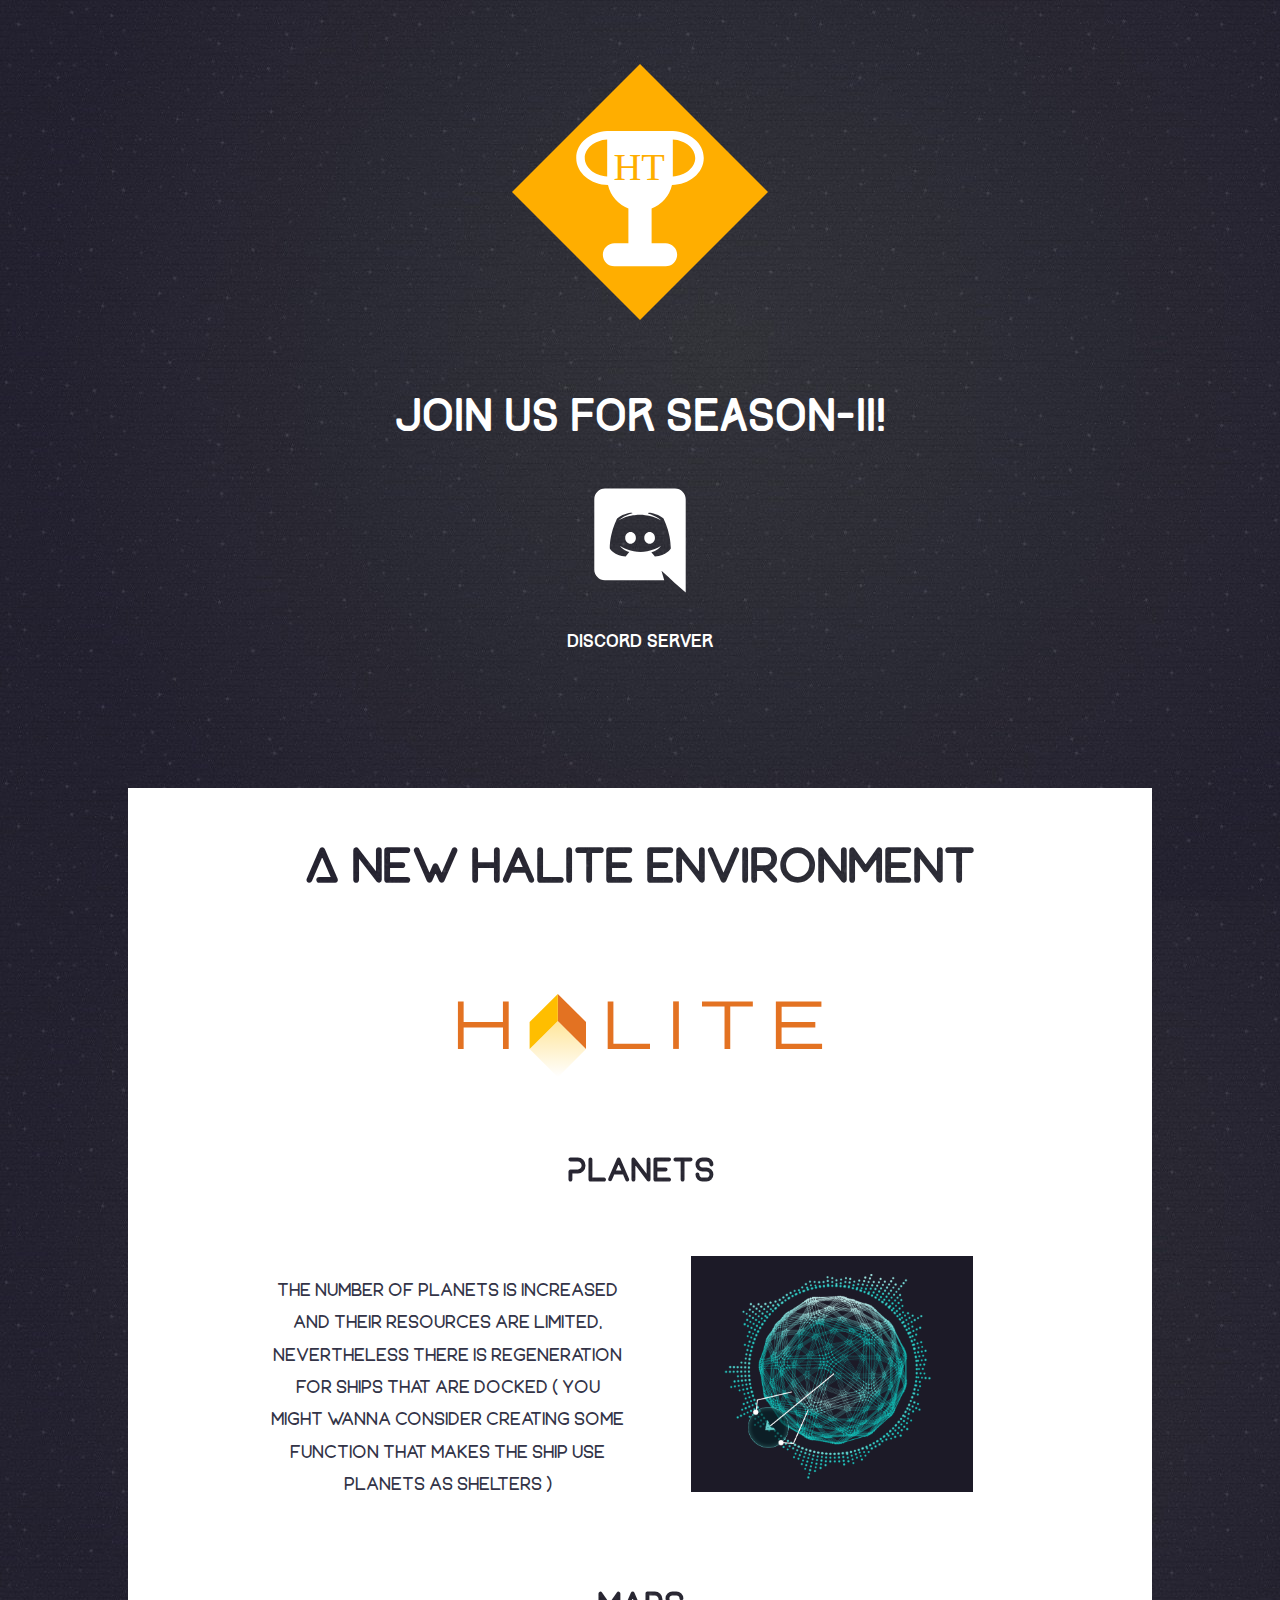
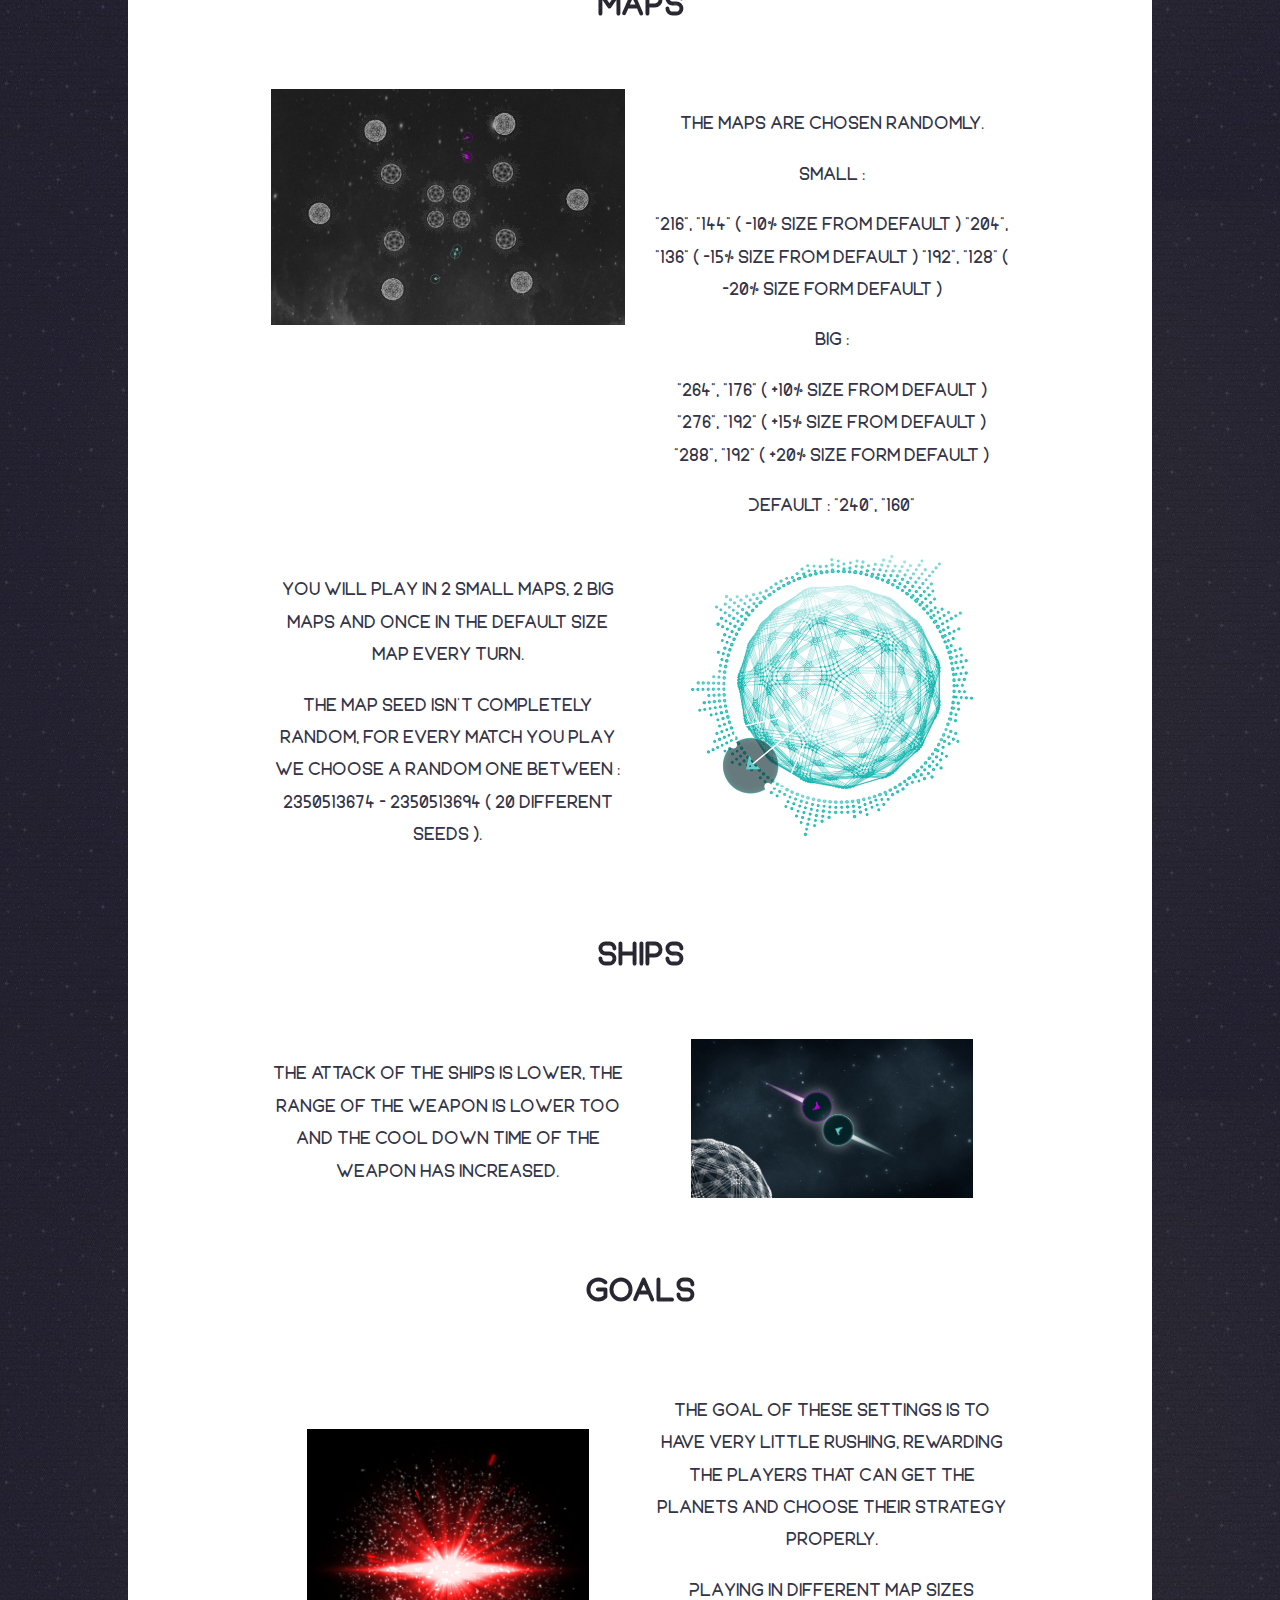
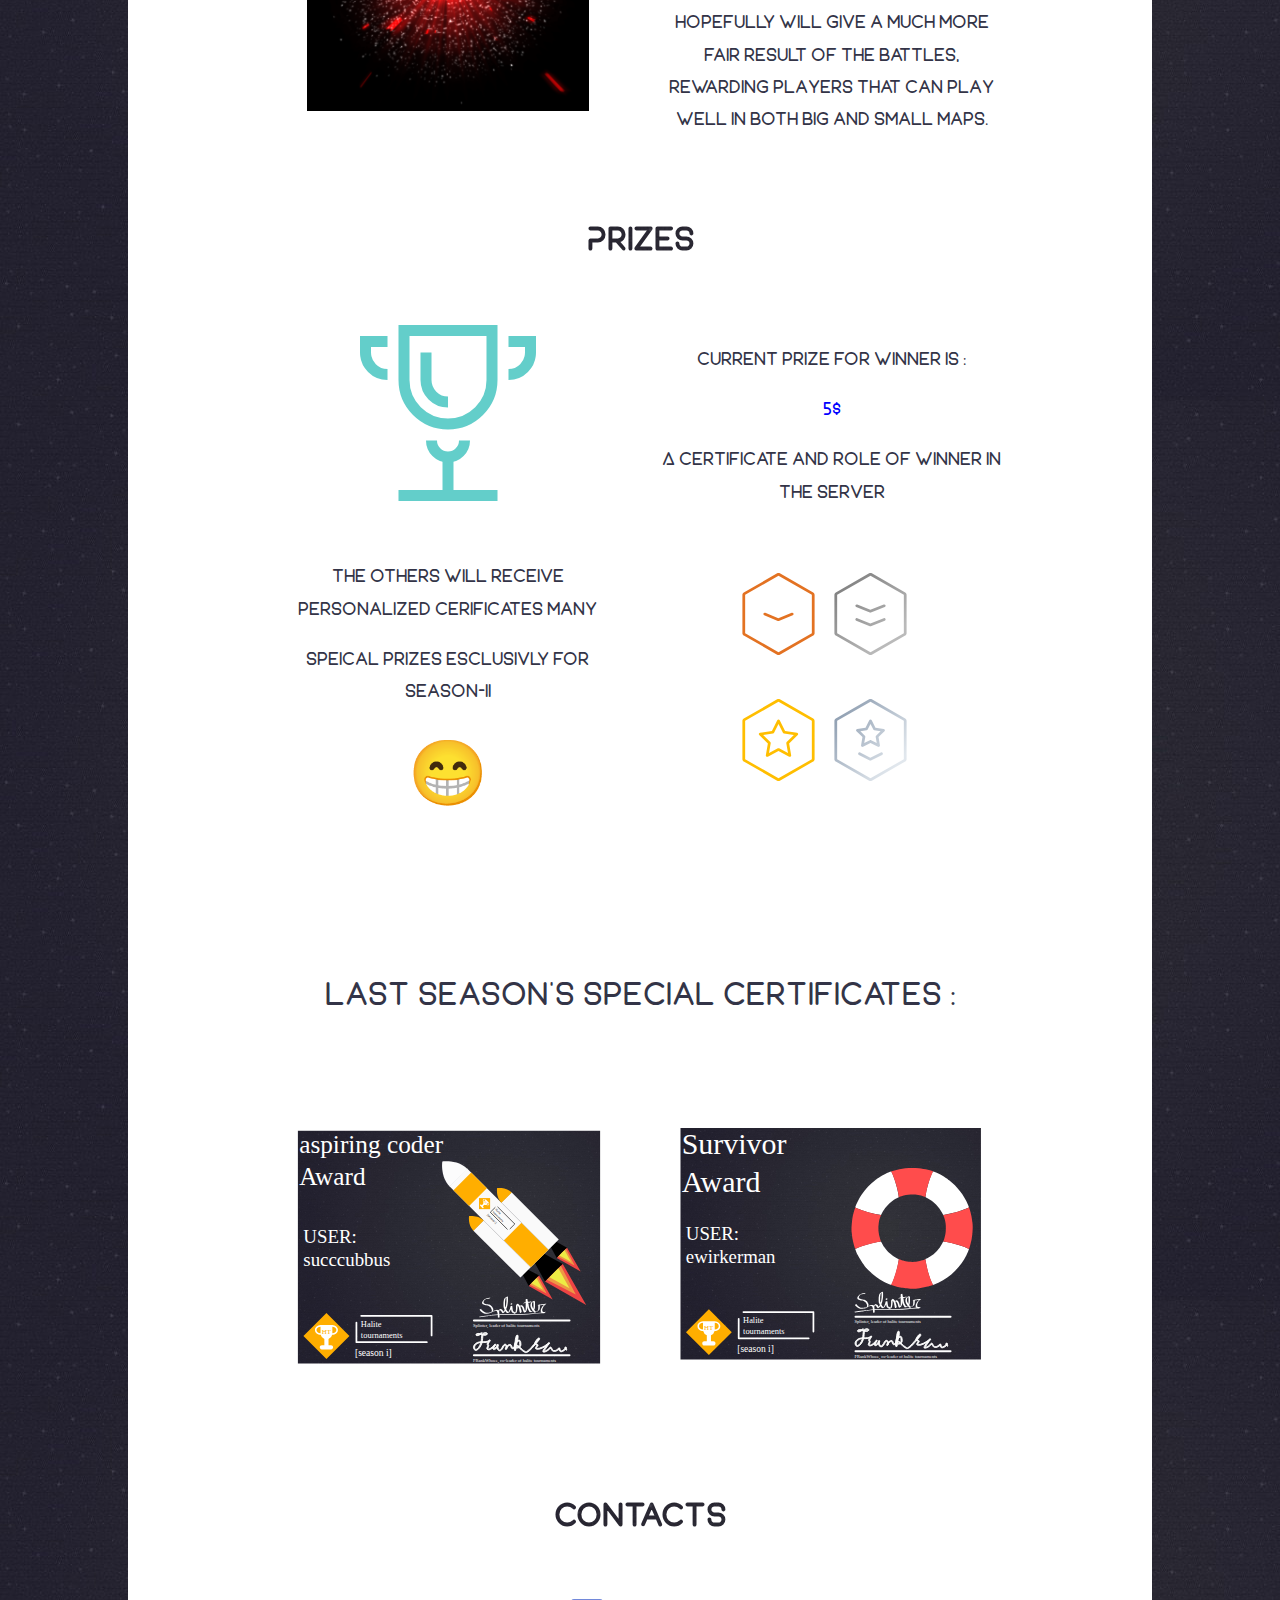
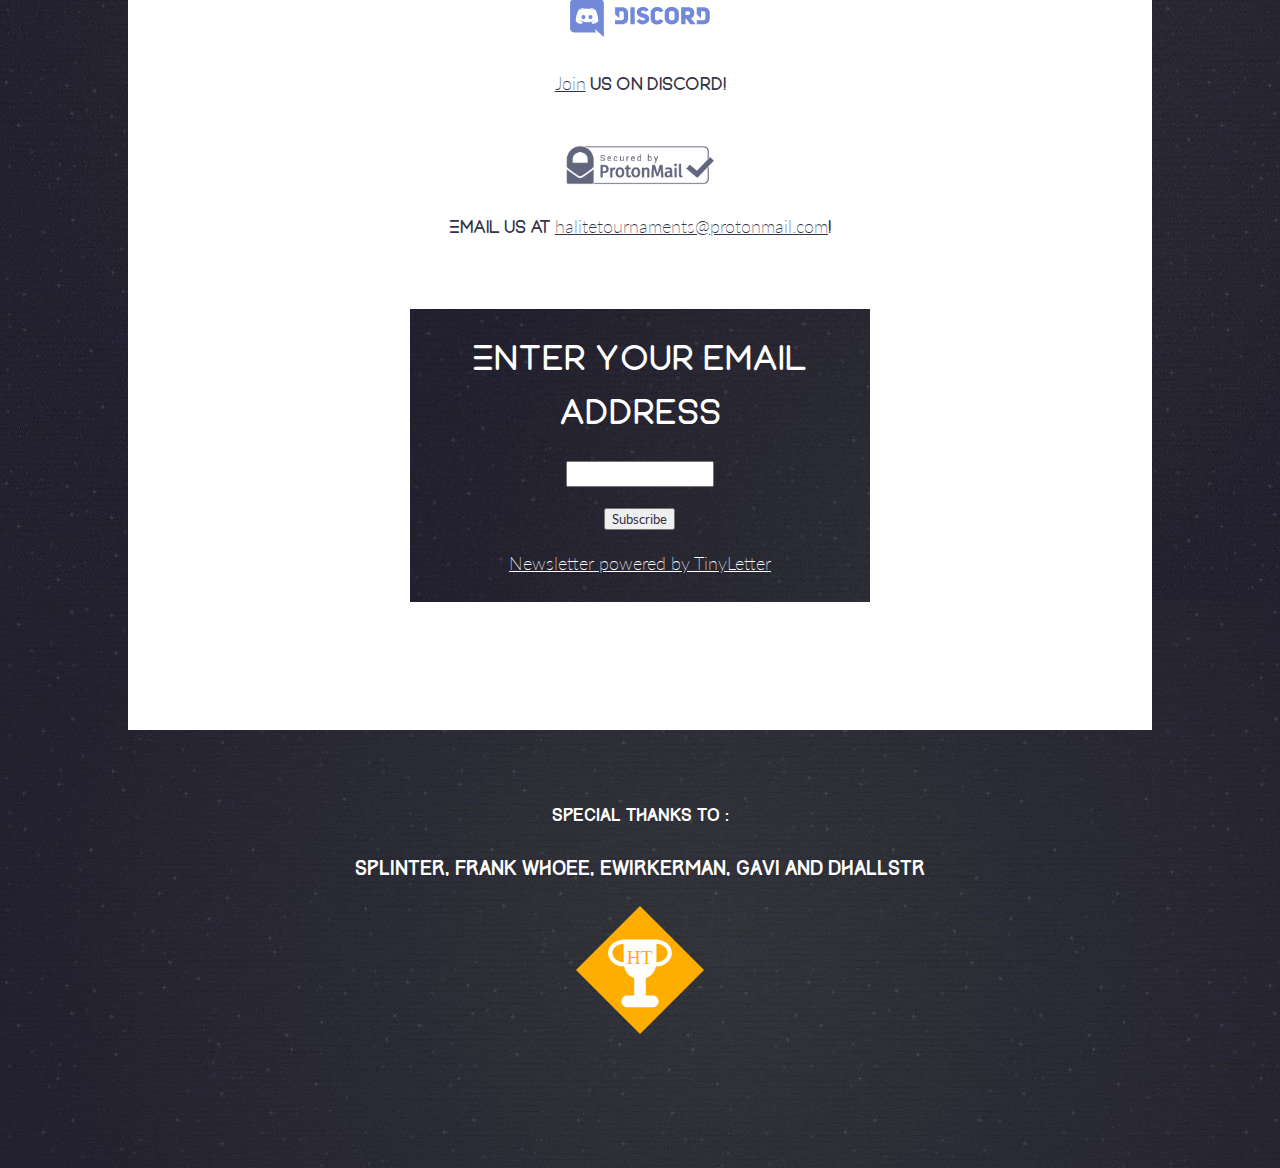
==== index.html @ 152ae0e1 "Initial commit" ====
<!DOCTYPE html>
<html>
  <head>
    <meta charset="utf-8">
    <title>Halite Tournaments</title>
    <meta name="viewport" content="width=device-width, initial-scale=1">
    <link rel="icon" type="image/png" href="images/favicon.png">
    <link rel="stylesheet" href="style.css">
    <link rel="stylesheet" href="simple-grid.css">
    <link href="//fonts.googleapis.com/css?family=Raleway:400,300,600" rel="stylesheet" type="text/css">
  </head>
  <body>
    <center>
      <img src="images/HTLogo.svg" class="logo">
      <h1 class="join">Join us for Season-II!</h1>
      <a href="https://discord.gg/Q2nDHnn">
        <img src="images/discord.svg" class="discord">
      </a>
      <h4 class="disc">Discord Server</h4>
      <br/><br/>
      <div class="content">
        <h4 class="changes">A new Halite environment</h4>
        <img src="images/halite.svg" class="halite">
        <div class="container">
          <h5 class="sub">Planets</h5>
          <div class="row">
            <div class="col-6">
              <p>The number of planets is increased and their resources are limited, nevertheless there is regeneration for ships that are docked ( you might wanna consider creating some function that makes the ship use planets as shelters )
            </div>
            <div class="col-6">
              <img src="images/planet.png" class="planet">
            </div>
          </div>
          <div class="row">
            <h5 class="sub">Maps</h5>
            <div class="col-6">
              <img src="images/map.png" class="map">
            </div>
            <div class="col-6">
              <p>The maps are chosen randomly.</p>
              <p>Small :</p>
              <p>  "216", "144" ( -10% size from default )
                   "204", "136" ( -15% size from default )
                   "192", "128" ( -20% size form default )</p>
              <p>Big :
              <p>  "264", "176" ( +10% size from default )
                   "276", "192" ( +15% size from default )
                   "288", "192" ( +20% size form default )</p>
              <p>Default :
                   “240”, “160”</p>
            </div>
          </div>
          <div class="row">
            <div class="col-6">
              <p>You will play in 2 small maps, 2 big maps and once in the default size map every turn.</p>
              <p>The map seed isn't completely random, for every match you play we choose a random one between : 2350513674 - 2350513694 ( 20 different seeds ).
            </div>
              <div class="col-6">
                <img src="images/planet-noback.png" class="planet2">
              </div>
            </div>
          <div class="row">
            <h5 class="sub">Ships</h5>
            <div class="col-6">
              <p>The attack of the ships is lower, the range of the weapon is lower too and the cool down time of the weapon has increased.</p>
            </div>
            <div class="col-6">
              <img src="images/ships.jpeg" class="ships">
            </div>
          </div>
          <div class="row">
            <h5 class="sub">Goals</h5>
            <div class="col-6">
              <img src="images/explosion.png" class="explosion">
            </div>
            <div class="col-6">
              <p>The goal of these settings is to have very little rushing, rewarding the players that can get the planets and choose their strategy properly.</p>
              <p>Playing in different map sizes hopefully will give a much more fair result of the battles, rewarding players that can play well in both big and small maps.</p>
            </div>
          </div>
          <div class="row">
            <h5 class="sub">Prizes</h5>
            <div class="col-6">
              <img src="images/winner.svg" class="winner">
            </div>
            <div class="col-6">
              <p>Current prize for winner is :</p><p style="color:blue">5$</p>
              <p>A certificate and role of winner in the server</p>
            </div>
            <div class="col-6">
              <p>The others will receive personalized cerificates many</p>
              <p>Speical prizes esclusivly for Season-II</p>
              <p class="emoji">&#x1F601</p>
            </div>
            <div class"col-6">
              <img src="images/level-1.svg" class="level"><img src="images/level-2.svg" class="level">
            </div>
            <div class"col-6">
              <img src="images/level-3.svg" class="level"><img src="images/level-4.svg" class="level">
            </div>
            <p style="font-size:2em;text-align:center;padding-top:19%;">Last Season's special certificates :</p>
          </div>
          <div class="row">
            <div class="col-6">
              <img src="images/aspiring.svg" class="cert">
            </div>
            <div class="col-6">
              <img src="images/survivor.svg" class="cert" style="padding-top:2%;">
            </div>
          </div>
          <h5 class="sub">Contacts</h5>
          <a href="https://discord.gg/Q2nDHnn"><img src="images/discord-banner.svg" class="banner"><p>Join</a> us on discord!</p>
          <br/>
          <a href="mailto:halitetournaments@protonmail.com"><img src="images/protonmail.png" class="banner"></a><p>Email us at <a href="mailto:halitetournaments@protonmail.com">halitetournaments@protonmail.com</a>!</p>
          <br/><br/>
          <div class="newsletter">
            <form style="padding:3px;text-align:center;" action="https://tinyletter.com/HaliteTournaments" method="post" target="popupwindow" onsubmit="window.open('https://tinyletter.com/HaliteTournaments', 'popupwindow', 'scrollbars=yes,width=800,height=600');return true">
              <p><label for="tlemail" style="font-family: Equinox;font-size:2em;color:white;">Enter your email address</label></p>
              <p><input type="text" style="width:140px" name="email" id="tlemail" /></p>
              <input type="hidden" value="1" name="embed"/>
              <input type="submit" value="Subscribe" />
              <p style="color:white;text"><a href="https://tinyletter.com" target="_blank">Newsletter powered by TinyLetter</a></p>
            </form>
          </div>
        </div>
      </div>
      <br/><br/>
      <div class="bottom">
        <h5>Special thanks to :</h5>
        <p>Splinter, Frank Whoee, Ewirkerman, Gavi and Dhallstr</p>
        <img src="images/HTLogo.svg" style="width:10%;">
      </div>
    </center>
  </body>
</html>
---- style.css ----
@font-face{
  font-family: Track;
  src: url(fonts/Track.ttf);
  font-weight: bold;
}

@font-face {
  font-family: Equinox;
  src: url(fonts/EquinoxBold.ttf);
}

html{
  animation-name:page;
  -webkit-animation-name:page;
  -moz-animation-name:page;
  animation-duration:2.0s;
  -webkit-animation-duration:2.0s;
  -moz-animation-duration:2.0s
}

body{
  background-color: #424242;
  background-image: url(images/back.jpg);
  margin:0;
  padding:0;
}

h1{
  color: white;
  font-family: Track;
  font-size: 3em;
}

p{
  font-family: Equinox;
}

a {
  color: inherit;
}

.logo{
  width: 20%;
  height: auto;
  padding-top: 5%;
}

.join{
  padding-top: 3%;
}

.discord{
  width: 10%;
  height: auto;
}

.disc{
  font-size: 1em;
  color: white;
  font-family: Track;
}

.content{
  width: 80%;
  background-color: white;
  padding-bottom: 10%;
}

.changes{
  color: black;
  font-size: 3em;
  font-family: Equinox;
  padding-top: 4%;
  background: url(images/back.jpg) no-repeat;
  -webkit-background-clip: text;
  -webkit-text-fill-color: transparent;
}

.halite{
  width: 40%;
  height: auto;
}

.sub{
  color: black;
  font-size: 2em;
  font-family: Equinox;
  background: url(images/back.jpg) no-repeat;
  -webkit-background-clip: text;
  -webkit-text-fill-color: transparent;
}

.planet{
  width: 80%;
  height: auto;
}

.map{
  width: 100%;
  height: auto;
}

.planet2{
  width: 80%;
  height: auto;
}

.ships{
  width: 80%;
  height: auto;
}

.explosion{
  padding-top: 15%;
  width: 80%;
  height: auto;
}

.winner{
  width: 50%;
  height: auto;

}

.level{
  padding-top: 5%;
  padding-right: 2%;
  width: 10%;
  height: auto;
}

.emoji {
	font-size:400%;

	-webkit-transform:translateY(-50%);
	transform:translateY(-50%);
}

.cert{
  width: 100%;
}

.banner{
  width: 20%;
}

.newsletter{
  background: url(images/back.jpg);
  width: 60%;
}

.bottom{
  padding-bottom: 10%;
}

.bottom p, .bottom h5{
  color: white;
  font-family: Track;
}

@keyframes page{
  from{
    opacity:0
  }to{
    opacity:1.0
  }
}

@-webkit-keyframes page{
  from{
    opacity:0
  }to{
    opacity:1.0
  }
}
---- simple-grid.css ----
/**
*** SIMPLE GRID
*** (C) ZACH COLE 2016
**/

@import url(https://fonts.googleapis.com/css?family=Lato:400,300,300italic,400italic,700,700italic);

/* UNIVERSAL */

html,
body {
  height: 100%;
  width: 100%;
  margin: 0;
  padding: 0;
  left: 0;
  top: 0;
  font-size: 100%;
}

/* ROOT FONT STYLES */

* {
  font-family: 'Lato', Helvetica, sans-serif;
  color: #333447;
  line-height: 1.5;
}

/* TYPOGRAPHY */

h1 {
  font-size: 2.5rem;
}

h2 {
  font-size: 2rem;
}

h3 {
  font-size: 1.375rem;
}

h4 {
  font-size: 1.125rem;
}

h5 {
  font-size: 1rem;
}

h6 {
  font-size: 0.875rem;
}

p {
  font-size: 1.125rem;
  font-weight: 200;
  line-height: 1.8;
}

.font-light {
  font-weight: 300;
}

.font-regular {
  font-weight: 400;
}

.font-heavy {
  font-weight: 700;
}

/* POSITIONING */

.left {
  text-align: left;
}

.right {
  text-align: right;
}

.center {
  text-align: center;
  margin-left: auto;
  margin-right: auto;
}

.justify {
  text-align: justify;
}

/* ==== GRID SYSTEM ==== */

.container {
  width: 90%;
  margin-left: auto;
  margin-right: auto;
}

.row {
  position: relative;
  width: 100%;
}

.row [class^="col"] {
  float: left;
  margin: 0.5rem 2%;
  min-height: 0.125rem;
}

.col-1,
.col-2,
.col-3,
.col-4,
.col-5,
.col-6,
.col-7,
.col-8,
.col-9,
.col-10,
.col-11,
.col-12 {
  width: 96%;
}

.col-1-sm {
  width: 4.33%;
}

.col-2-sm {
  width: 12.66%;
}

.col-3-sm {
  width: 21%;
}

.col-4-sm {
  width: 29.33%;
}

.col-5-sm {
  width: 37.66%;
}

.col-6-sm {
  width: 46%;
}

.col-7-sm {
  width: 54.33%;
}

.col-8-sm {
  width: 62.66%;
}

.col-9-sm {
  width: 71%;
}

.col-10-sm {
  width: 79.33%;
}

.col-11-sm {
  width: 87.66%;
}

.col-12-sm {
  width: 96%;
}

.row::after {
	content: "";
	display: table;
	clear: both;
}

.hidden-sm {
  display: none;
}

@media only screen and (min-width: 33.75em) {  /* 540px */
  .container {
    width: 80%;
  }
}

@media only screen and (min-width: 45em) {  /* 720px */
  .col-1 {
    width: 4.33%;
  }

  .col-2 {
    width: 12.66%;
  }

  .col-3 {
    width: 21%;
  }

  .col-4 {
    width: 29.33%;
  }

  .col-5 {
    width: 37.66%;
  }

  .col-6 {
    width: 46%;
  }

  .col-7 {
    width: 54.33%;
  }

  .col-8 {
    width: 62.66%;
  }

  .col-9 {
    width: 71%;
  }

  .col-10 {
    width: 79.33%;
  }

  .col-11 {
    width: 87.66%;
  }

  .col-12 {
    width: 96%;
  }

  .hidden-sm {
    display: block;
  }
}

@media only screen and (min-width: 60em) { /* 960px */
  .container {
    width: 75%;
    max-width: 60rem;
  }
}
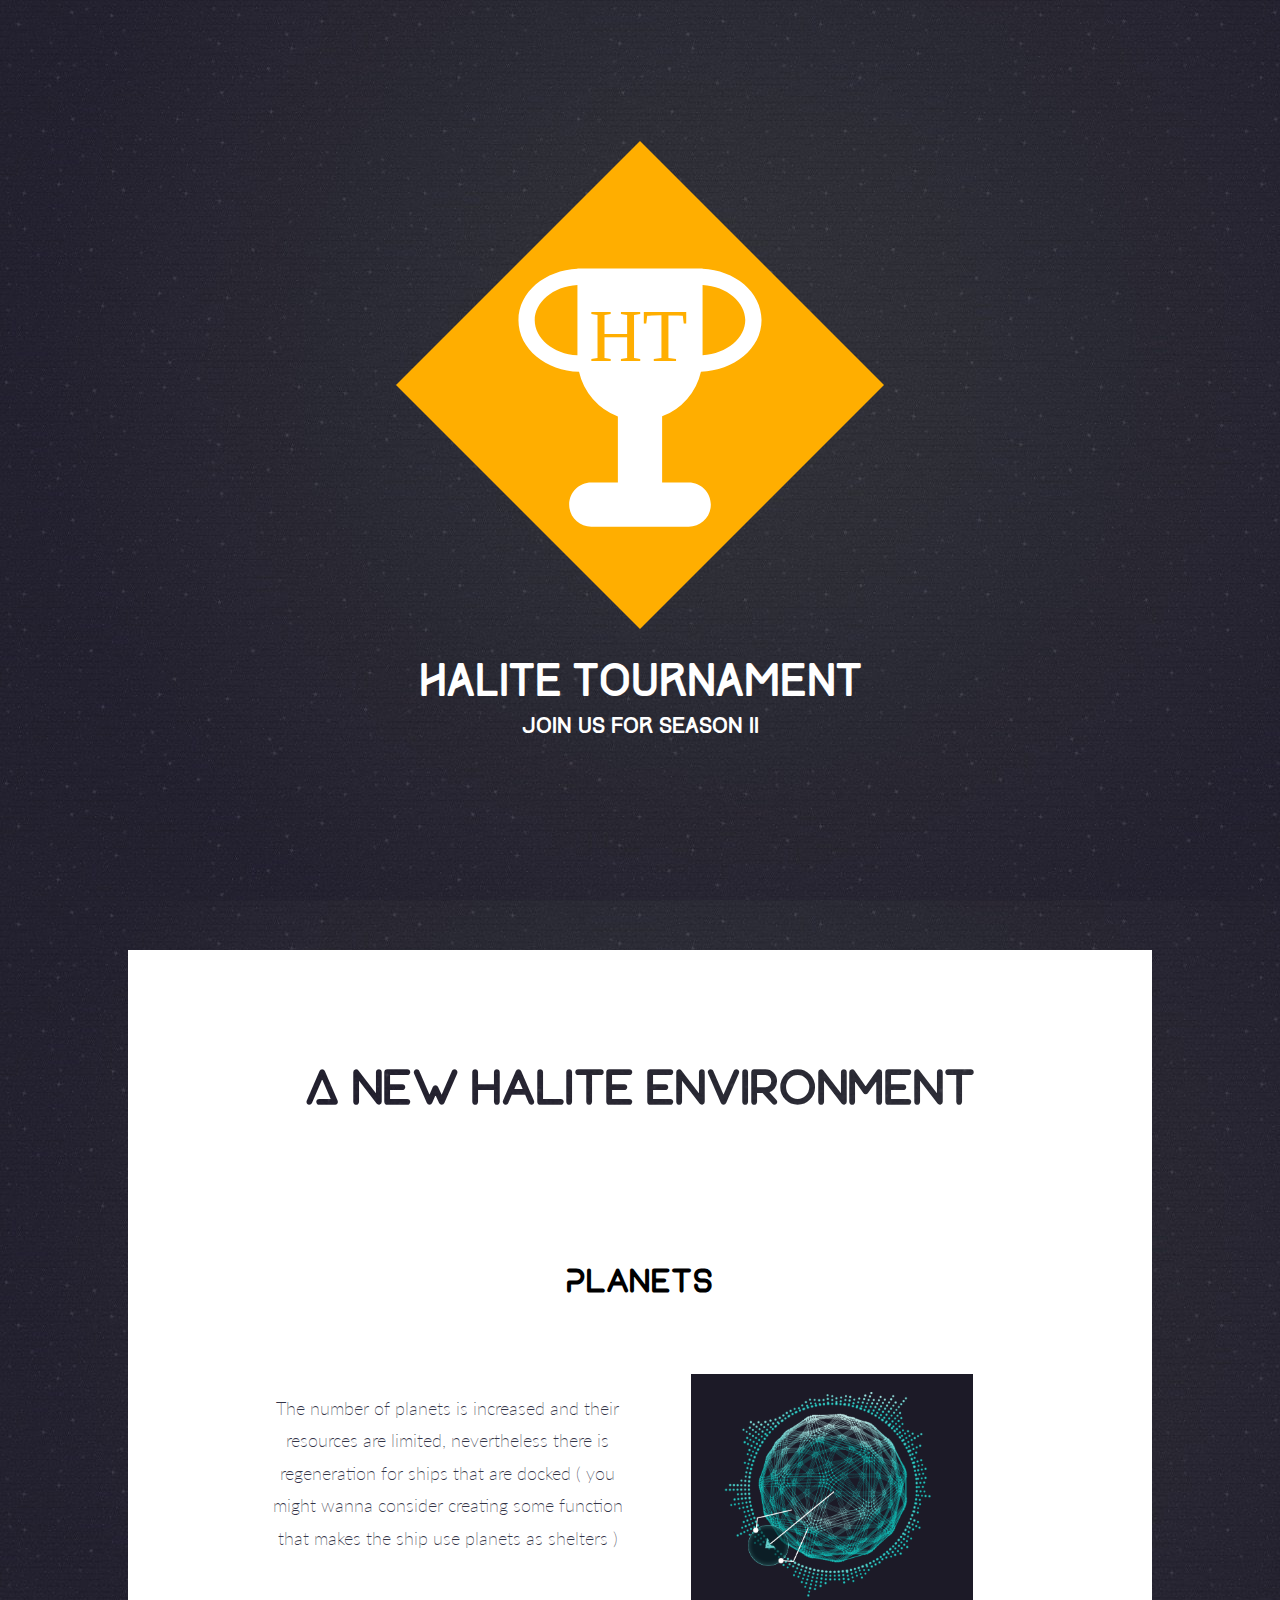
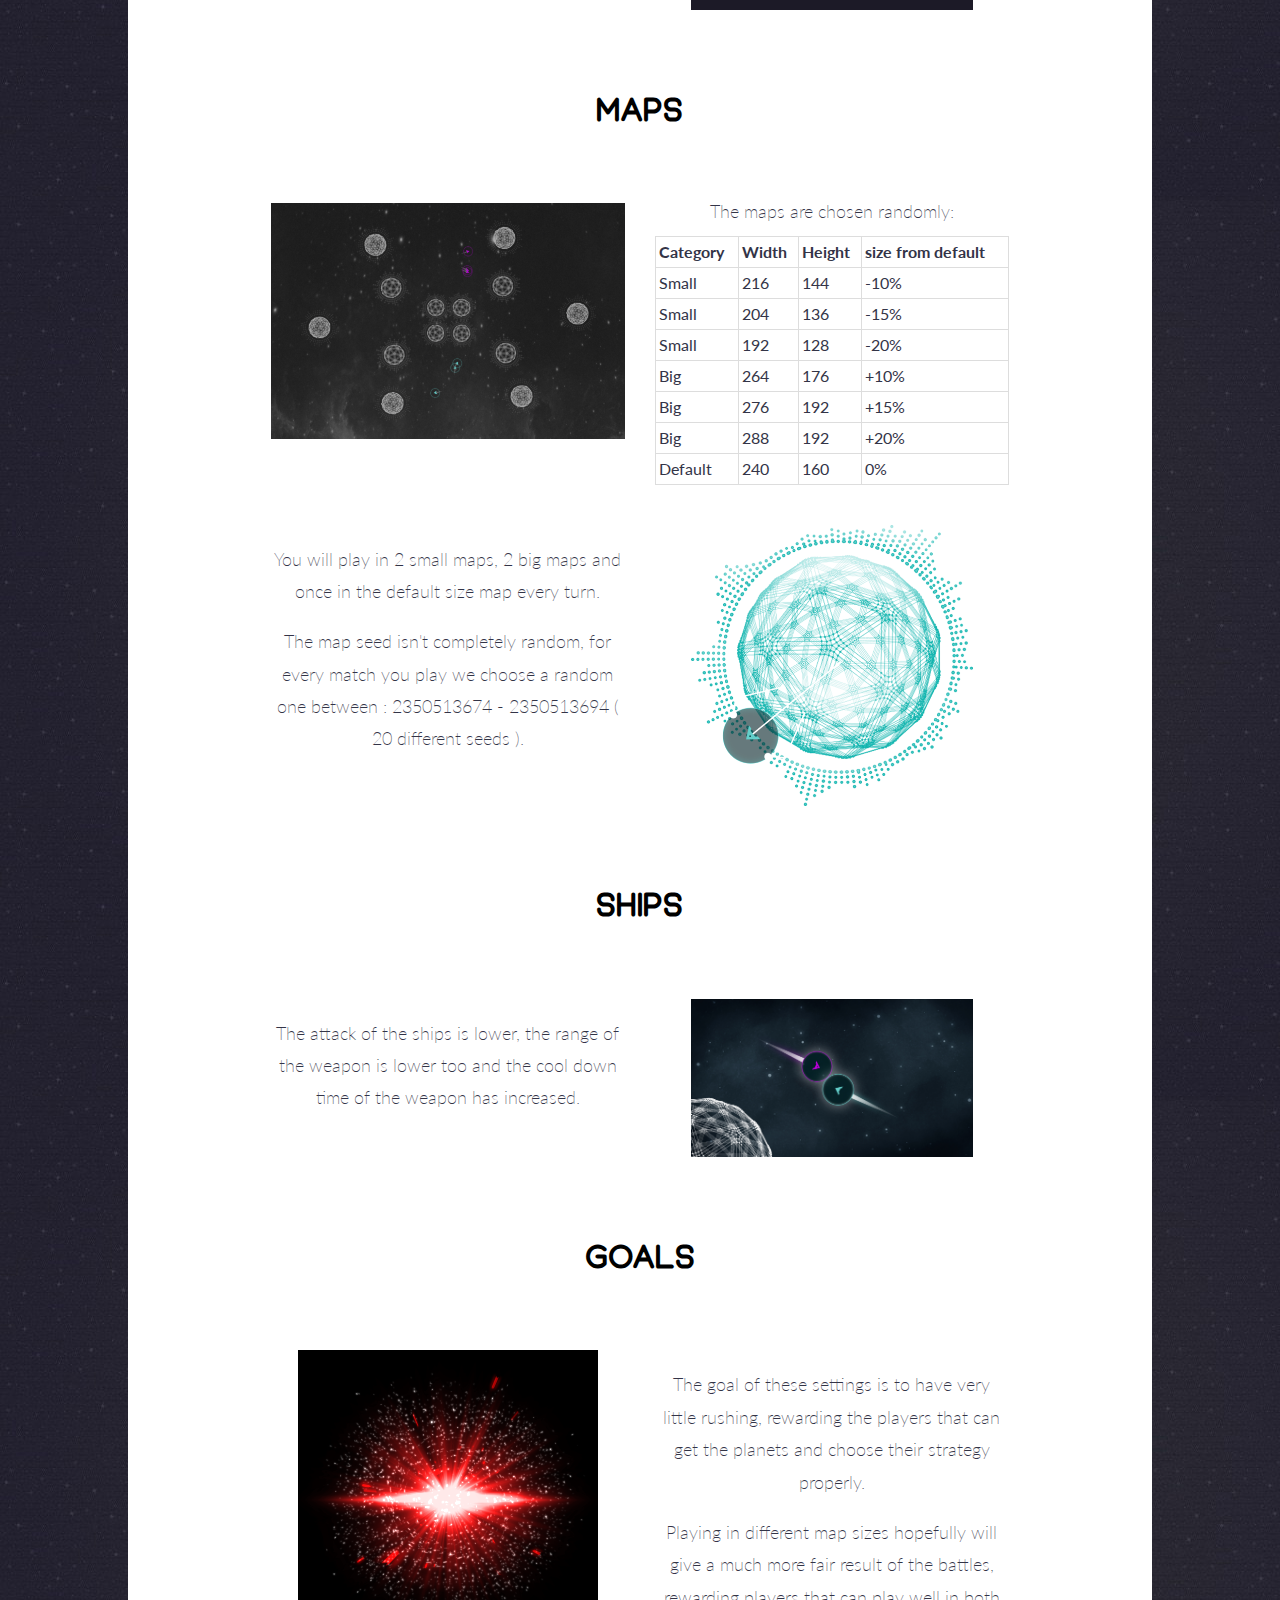
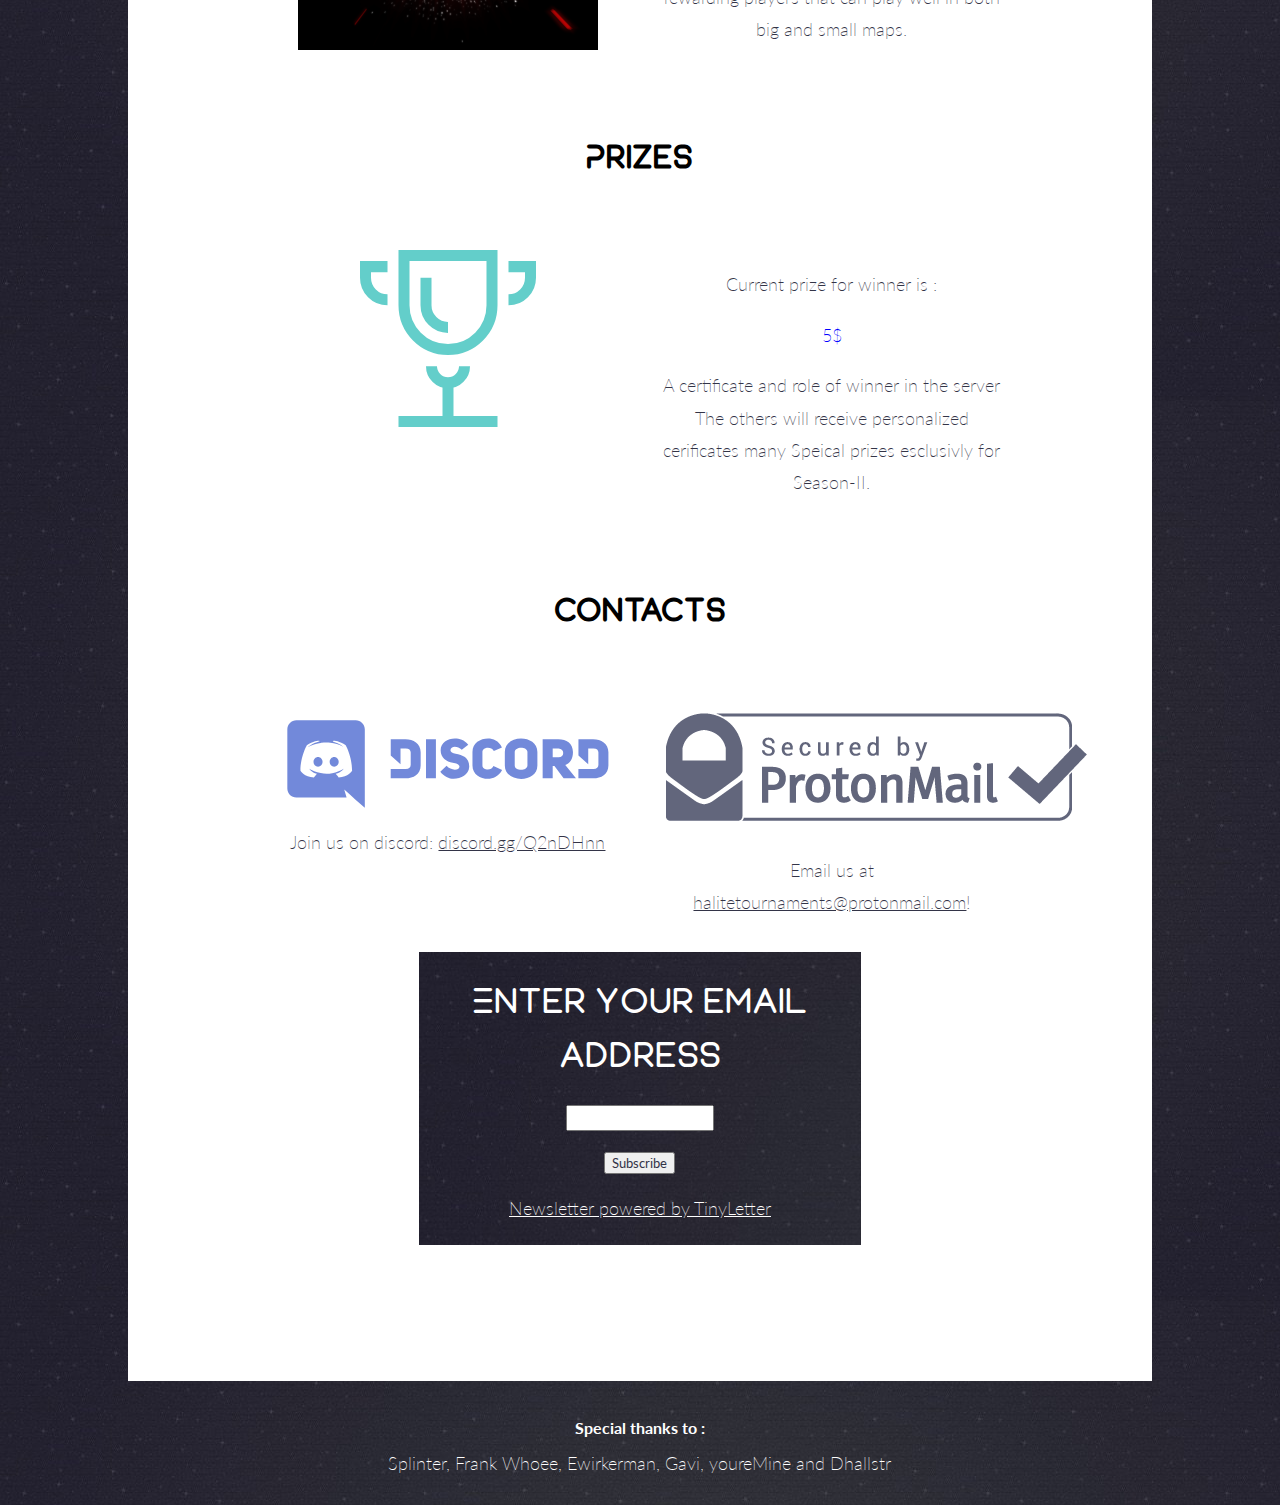
==== commit c9eff4ee: "Edited" ====
--- a/index.html
+++ b/index.html
@@ -1,135 +1,207 @@
 <!DOCTYPE html>
 <html>
-  <head>
+
+<head>
     <meta charset="utf-8">
     <title>Halite Tournaments</title>
     <meta name="viewport" content="width=device-width, initial-scale=1">
     <link rel="icon" type="image/png" href="images/favicon.png">
     <link rel="stylesheet" href="style.css">
     <link rel="stylesheet" href="simple-grid.css">
-    <link href="//fonts.googleapis.com/css?family=Raleway:400,300,600" rel="stylesheet" type="text/css">
-  </head>
-  <body>
+    <!--    <link href="//fonts.googleapis.com/css?family=Raleway:400,300,600" rel="stylesheet" type="text/css">-->
+</head>
+
+<body>
+    <header>
+        <img src="images/HTLogo.svg" class="logo">
+        <h1>Halite Tournament</h1>
+        <h2 style="margin-top: -30px; font-size: 20px">Join us for Season II</h2>
+    </header>
     <center>
-      <img src="images/HTLogo.svg" class="logo">
-      <h1 class="join">Join us for Season-II!</h1>
-      <a href="https://discord.gg/Q2nDHnn">
-        <img src="images/discord.svg" class="discord">
-      </a>
-      <h4 class="disc">Discord Server</h4>
-      <br/><br/>
-      <div class="content">
-        <h4 class="changes">A new Halite environment</h4>
-        <img src="images/halite.svg" class="halite">
-        <div class="container">
-          <h5 class="sub">Planets</h5>
-          <div class="row">
-            <div class="col-6">
-              <p>The number of planets is increased and their resources are limited, nevertheless there is regeneration for ships that are docked ( you might wanna consider creating some function that makes the ship use planets as shelters )
+        <div class="content">
+            <div class="container">
+				<div class="row">
+					<div class="col-12">
+						<h4 class="changes">A new Halite environment</h4>
+					</div>
+				</div>
+                <div class="row">
+                    <div class="col-12">
+                        <h5 class="sub">Planets</h5>
+                    </div>
+                </div>
+                <div class="row">
+                    <div class="col-6">
+                        <p>The number of planets is increased and their resources are limited, nevertheless there is regeneration for ships that are docked ( you might wanna consider creating some function that makes the ship use planets as shelters )
+                    </div>
+                    <div class="col-6">
+                        <img src="images/planet.png" class="planet">
+                    </div>
+                </div>
+
+                <div class="row">
+                    <div class="col-12">
+                        <h5 class="sub">Maps</h5>
+                    </div>
+                </div>
+                <div class="row">
+                    <div class="col-6">
+                        <img src="images/map.png" class="map">
+                    </div>
+                    <div class="col-6">
+                        <p style="margin-top: -8px">The maps are chosen randomly:</p>
+
+                        <table style="width:100%; margin-top: -10px;">
+                            <tr>
+                                <th>Category</th>
+                                <th>Width</th>
+                                <th>Height</th>
+                                <th>size from default</th>
+                            </tr>
+                            <tr>
+                                <td>Small</td>
+                                <td>216</td>
+                                <td>144</td>
+                                <td>-10%</td>
+                            </tr>
+                            <tr>
+                                <td>Small</td>
+                                <td>204</td>
+                                <td>136</td>
+                                <td>-15%</td>
+                            </tr>
+                            <tr>
+                                <td>Small</td>
+                                <td>192</td>
+                                <td>128</td>
+                                <td>-20%</td>
+                            </tr>
+                            <tr>
+                                <td>Big</td>
+                                <td>264</td>
+                                <td>176</td>
+                                <td>+10%</td>
+                            </tr>
+                            <tr>
+                                <td>Big</td>
+                                <td>276</td>
+                                <td>192</td>
+                                <td>+15%</td>
+                            </tr>
+                            <tr>
+                                <td>Big</td>
+                                <td>288</td>
+                                <td>192</td>
+                                <td>+20%</td>
+                            </tr>
+                            <tr>
+                                <td>Default</td>
+                                <td>240</td>
+                                <td>160</td>
+                                <td>0%</td>
+                            </tr>
+                        </table>
+                    </div>
+                </div><br>
+                <div class="row">
+                    <div class="col-6">
+                        <p>You will play in 2 small maps, 2 big maps and once in the default size map every turn.</p>
+                        <p>The map seed isn't completely random, for every match you play we choose a random one between : 2350513674 - 2350513694 ( 20 different seeds ).
+                    </div>
+                    <div class="col-6">
+                        <img src="images/planet-noback.png" class="planet">
+                    </div>
+                </div>
+
+                <div class="row">
+                    <div class="col-12">
+                        <h5 class="sub">Ships</h5>
+                    </div>
+                </div>
+                <div class="row">
+                    <div class="col-6">
+                        <p>The attack of the ships is lower, the range of the weapon is lower too and the cool down time of the weapon has increased.</p>
+                    </div>
+                    <div class="col-6">
+                        <img src="images/ships.jpeg" class="planet">
+                    </div>
+                </div>
+
+                <div class="row">
+                    <div class="col-12">
+                        <h5 class="sub">Goals</h5>
+                    </div>
+                </div>
+                <div class="row">
+                    <div class="col-6">
+                        <img src="images/explosion.png" class="explosion">
+                    </div>
+                    <div class="col-6">
+                        <p>The goal of these settings is to have very little rushing, rewarding the players that can get the planets and choose their strategy properly.</p>
+                        <p>Playing in different map sizes hopefully will give a much more fair result of the battles, rewarding players that can play well in both big and small maps.</p>
+                    </div>
+                </div>
+
+                <div class="row">
+                    <div class="col-12">
+                        <h5 class="sub">Prizes</h5>
+                    </div>
+                </div>
+                <div class="row">
+                    <div class="col-6">
+                        <img src="images/winner.svg" class="winner">
+                    </div>
+                    <div class="col-6">
+                        <p>Current prize for winner is :</p>
+                        <p style="color:blue">5$</p>
+                        <p>A certificate and role of winner in the server The others will receive personalized cerificates many Speical prizes esclusivly for Season-II.</p>
+                    </div>
+                </div>
+
+                <div class="row">
+                    <div class="col-12">
+                        <h5 class="sub">Contacts</h5>
+                    </div>
+                </div>
+
+                <div class="row">
+                    <div class="col-6">
+                        <a href="https://discord.gg/Q2nDHnn"><img src="images/discord-banner.svg" class="banner"></a>
+                        <p style="margin-top: -4px">Join us on discord: <a href="mailto:halitetournaments@protonmail.com">discord.gg/Q2nDHnn</a></p>
+                    </div>
+                    <div class="col-6">
+                        <a href="mailto:halitetournaments@protonmail.com"><img src="images/protonmail.png" class="banner"></a>
+                        <p>Email us at <a href="mailto:halitetournaments@protonmail.com">halitetournaments@protonmail.com</a>!</p>
+                    </div>
+                </div>
+
+                <div class="row">
+
+                    <div class="col-12">
+                        <div class="newsletter">
+                            <form style="padding:3px;text-align:center;" action="https://tinyletter.com/HaliteTournaments" method="post" target="popupwindow" onsubmit="window.open('https://tinyletter.com/HaliteTournaments', 'popupwindow', 'scrollbars=yes,width=800,height=600');return true">
+                                <p><label for="tlemail" style="font-family: Equinox;font-size:2em;color:white;">Enter your email address</label></p>
+                                <p><input type="text" style="width:140px" name="email" id="tlemail" /></p>
+                                <input type="hidden" value="1" name="embed" />
+                                <input type="submit" value="Subscribe" />
+                                <p><a href="https://tinyletter.com" target="_blank" style="color: white;">Newsletter powered by TinyLetter</a></p>
+                            </form>
+                        </div>
+                    </div>
+                </div>
             </div>
-            <div class="col-6">
-              <img src="images/planet.png" class="planet">
+        </div>
+        <div class="bottom">
+            <div class="container">
+                <div class="row">
+                    <div class="col-12">
+                        <h5 style="color: white">Special thanks to :</h5>
+                        <p style="color: white; margin-top: -20px">Splinter, Frank Whoee, Ewirkerman, Gavi, youreMine and Dhallstr</p>
+                    </div>
+                </div>
             </div>
-          </div>
-          <div class="row">
-            <h5 class="sub">Maps</h5>
-            <div class="col-6">
-              <img src="images/map.png" class="map">
-            </div>
-            <div class="col-6">
-              <p>The maps are chosen randomly.</p>
-              <p>Small :</p>
-              <p>  "216", "144" ( -10% size from default )
-                   "204", "136" ( -15% size from default )
-                   "192", "128" ( -20% size form default )</p>
-              <p>Big :
-              <p>  "264", "176" ( +10% size from default )
-                   "276", "192" ( +15% size from default )
-                   "288", "192" ( +20% size form default )</p>
-              <p>Default :
-                   “240”, “160”</p>
-            </div>
-          </div>
-          <div class="row">
-            <div class="col-6">
-              <p>You will play in 2 small maps, 2 big maps and once in the default size map every turn.</p>
-              <p>The map seed isn't completely random, for every match you play we choose a random one between : 2350513674 - 2350513694 ( 20 different seeds ).
-            </div>
-              <div class="col-6">
-                <img src="images/planet-noback.png" class="planet2">
-              </div>
-            </div>
-          <div class="row">
-            <h5 class="sub">Ships</h5>
-            <div class="col-6">
-              <p>The attack of the ships is lower, the range of the weapon is lower too and the cool down time of the weapon has increased.</p>
-            </div>
-            <div class="col-6">
-              <img src="images/ships.jpeg" class="ships">
-            </div>
-          </div>
-          <div class="row">
-            <h5 class="sub">Goals</h5>
-            <div class="col-6">
-              <img src="images/explosion.png" class="explosion">
-            </div>
-            <div class="col-6">
-              <p>The goal of these settings is to have very little rushing, rewarding the players that can get the planets and choose their strategy properly.</p>
-              <p>Playing in different map sizes hopefully will give a much more fair result of the battles, rewarding players that can play well in both big and small maps.</p>
-            </div>
-          </div>
-          <div class="row">
-            <h5 class="sub">Prizes</h5>
-            <div class="col-6">
-              <img src="images/winner.svg" class="winner">
-            </div>
-            <div class="col-6">
-              <p>Current prize for winner is :</p><p style="color:blue">5$</p>
-              <p>A certificate and role of winner in the server</p>
-            </div>
-            <div class="col-6">
-              <p>The others will receive personalized cerificates many</p>
-              <p>Speical prizes esclusivly for Season-II</p>
-              <p class="emoji">&#x1F601</p>
-            </div>
-            <div class"col-6">
-              <img src="images/level-1.svg" class="level"><img src="images/level-2.svg" class="level">
-            </div>
-            <div class"col-6">
-              <img src="images/level-3.svg" class="level"><img src="images/level-4.svg" class="level">
-            </div>
-            <p style="font-size:2em;text-align:center;padding-top:19%;">Last Season's special certificates :</p>
-          </div>
-          <div class="row">
-            <div class="col-6">
-              <img src="images/aspiring.svg" class="cert">
-            </div>
-            <div class="col-6">
-              <img src="images/survivor.svg" class="cert" style="padding-top:2%;">
-            </div>
-          </div>
-          <h5 class="sub">Contacts</h5>
-          <a href="https://discord.gg/Q2nDHnn"><img src="images/discord-banner.svg" class="banner"><p>Join</a> us on discord!</p>
-          <br/>
-          <a href="mailto:halitetournaments@protonmail.com"><img src="images/protonmail.png" class="banner"></a><p>Email us at <a href="mailto:halitetournaments@protonmail.com">halitetournaments@protonmail.com</a>!</p>
-          <br/><br/>
-          <div class="newsletter">
-            <form style="padding:3px;text-align:center;" action="https://tinyletter.com/HaliteTournaments" method="post" target="popupwindow" onsubmit="window.open('https://tinyletter.com/HaliteTournaments', 'popupwindow', 'scrollbars=yes,width=800,height=600');return true">
-              <p><label for="tlemail" style="font-family: Equinox;font-size:2em;color:white;">Enter your email address</label></p>
-              <p><input type="text" style="width:140px" name="email" id="tlemail" /></p>
-              <input type="hidden" value="1" name="embed"/>
-              <input type="submit" value="Subscribe" />
-              <p style="color:white;text"><a href="https://tinyletter.com" target="_blank">Newsletter powered by TinyLetter</a></p>
-            </form>
-          </div>
         </div>
-      </div>
-      <br/><br/>
-      <div class="bottom">
-        <h5>Special thanks to :</h5>
-        <p>Splinter, Frank Whoee, Ewirkerman, Gavi and Dhallstr</p>
-        <img src="images/HTLogo.svg" style="width:10%;">
-      </div>
     </center>
-  </body>
+</body>
+
 </html>
--- a/style.css
+++ b/style.css
@@ -1,69 +1,113 @@
-@font-face{
-  font-family: Track;
-  src: url(fonts/Track.ttf);
-  font-weight: bold;
+/*
+h1 {
+    color: white;
+    font-family: Track;
+    font-size: 3em;
+}
+
+h2 {
+    color: white;
+    font-family: Track;
+    font-size: 2em;
+}
+
+.logo {
+    width: 10em;
+}*/
+
+@font-face {
+    font-family: Track;
+    src: url(fonts/Track.ttf);
+    font-weight: bold;
 }
 
 @font-face {
-  font-family: Equinox;
-  src: url(fonts/EquinoxBold.ttf);
+    font-family: Equinox;
+    src: url(fonts/EquinoxBold.ttf);
 }
 
-html{
-  animation-name:page;
-  -webkit-animation-name:page;
-  -moz-animation-name:page;
-  animation-duration:2.0s;
-  -webkit-animation-duration:2.0s;
-  -moz-animation-duration:2.0s
+html {
+    animation-name: page;
+    -webkit-animation-name: page;
+    -moz-animation-name: page;
+    animation-duration: 2.0s;
+    -webkit-animation-duration: 2.0s;
+    -moz-animation-duration: 2.0s
 }
 
-body{
-  background-color: #424242;
-  background-image: url(images/back.jpg);
-  margin:0;
-  padding:0;
+h1 {
+    color: white;
+    font-family: Track;
+    font-size: 3em;
 }
 
-h1{
-  color: white;
-  font-family: Track;
-  font-size: 3em;
+h2 {
+    color: white;
+    font-family: Track;
+    font-size: 1em;
 }
 
-p{
-  font-family: Equinox;
+.content {
+    width: 80%;
+    background-color: white;
+    padding-bottom: 10%;
 }
 
-a {
-  color: inherit;
+body {
+    background-color: #424242;
+    background-image: url(images/back.jpg);
+    margin: 0;
+    padding: 0;
 }
 
-.logo{
-  width: 20%;
-  height: auto;
-  padding-top: 5%;
+.sub {
+    color: black;
+    font-size: 2em;
+    font-family: Equinox;
 }
 
-.join{
-  padding-top: 3%;
+header {
+    height: 100vh;
+    background-size: cover;
+    background-position: center;
+    margin-bottom: 50px;
+    display: flex;
+    flex-direction: column;
+    justify-content: center;
+    align-items: center;
+    text-align: center;
 }
 
-.discord{
-  width: 10%;
+.planet {
+    width: 80%;
+    height: auto;
+}
+
+.map{
+  width: 100%;
   height: auto;
 }
 
-.disc{
-  font-size: 1em;
-  color: white;
-  font-family: Track;
+table {
+    font-family: arial, sans-serif;
+    border-collapse: collapse;
+    width: 100%;
 }
 
-.content{
-  width: 80%;
-  background-color: white;
-  padding-bottom: 10%;
+td, th {
+    border: 1px solid #dddddd;
+    text-align: left;
+    padding: 3px;
+}
+
+.winner {
+  width: 50%;
+  height: auto;
+}
+
+.newsletter{
+  background: url(images/back.jpg);
+  width: 60%;
 }
 
 .changes{
@@ -74,102 +118,4 @@
   background: url(images/back.jpg) no-repeat;
   -webkit-background-clip: text;
   -webkit-text-fill-color: transparent;
-}
-
-.halite{
-  width: 40%;
-  height: auto;
-}
-
-.sub{
-  color: black;
-  font-size: 2em;
-  font-family: Equinox;
-  background: url(images/back.jpg) no-repeat;
-  -webkit-background-clip: text;
-  -webkit-text-fill-color: transparent;
-}
-
-.planet{
-  width: 80%;
-  height: auto;
-}
-
-.map{
-  width: 100%;
-  height: auto;
-}
-
-.planet2{
-  width: 80%;
-  height: auto;
-}
-
-.ships{
-  width: 80%;
-  height: auto;
-}
-
-.explosion{
-  padding-top: 15%;
-  width: 80%;
-  height: auto;
-}
-
-.winner{
-  width: 50%;
-  height: auto;
-
-}
-
-.level{
-  padding-top: 5%;
-  padding-right: 2%;
-  width: 10%;
-  height: auto;
-}
-
-.emoji {
-	font-size:400%;
-
-	-webkit-transform:translateY(-50%);
-	transform:translateY(-50%);
-}
-
-.cert{
-  width: 100%;
-}
-
-.banner{
-  width: 20%;
-}
-
-.newsletter{
-  background: url(images/back.jpg);
-  width: 60%;
-}
-
-.bottom{
-  padding-bottom: 10%;
-}
-
-.bottom p, .bottom h5{
-  color: white;
-  font-family: Track;
-}
-
-@keyframes page{
-  from{
-    opacity:0
-  }to{
-    opacity:1.0
-  }
-}
-
-@-webkit-keyframes page{
-  from{
-    opacity:0
-  }to{
-    opacity:1.0
-  }
-}
+}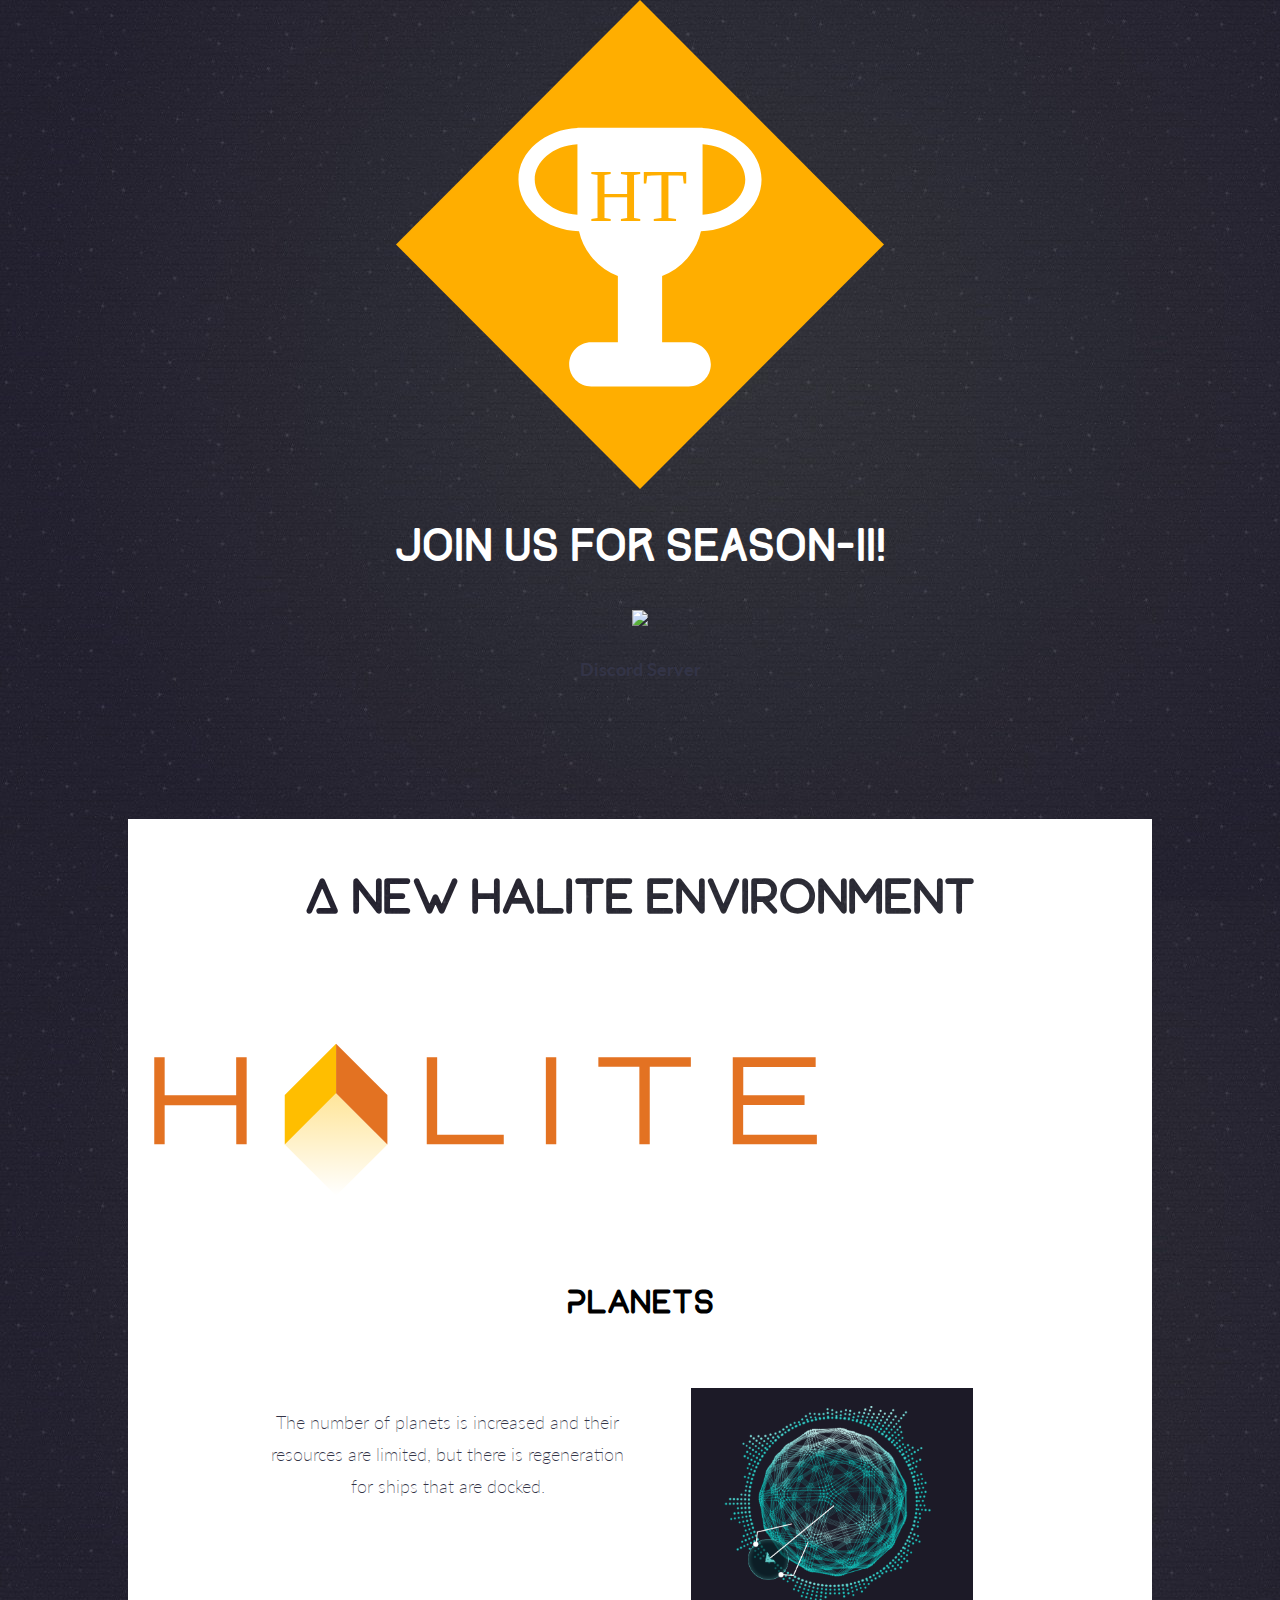
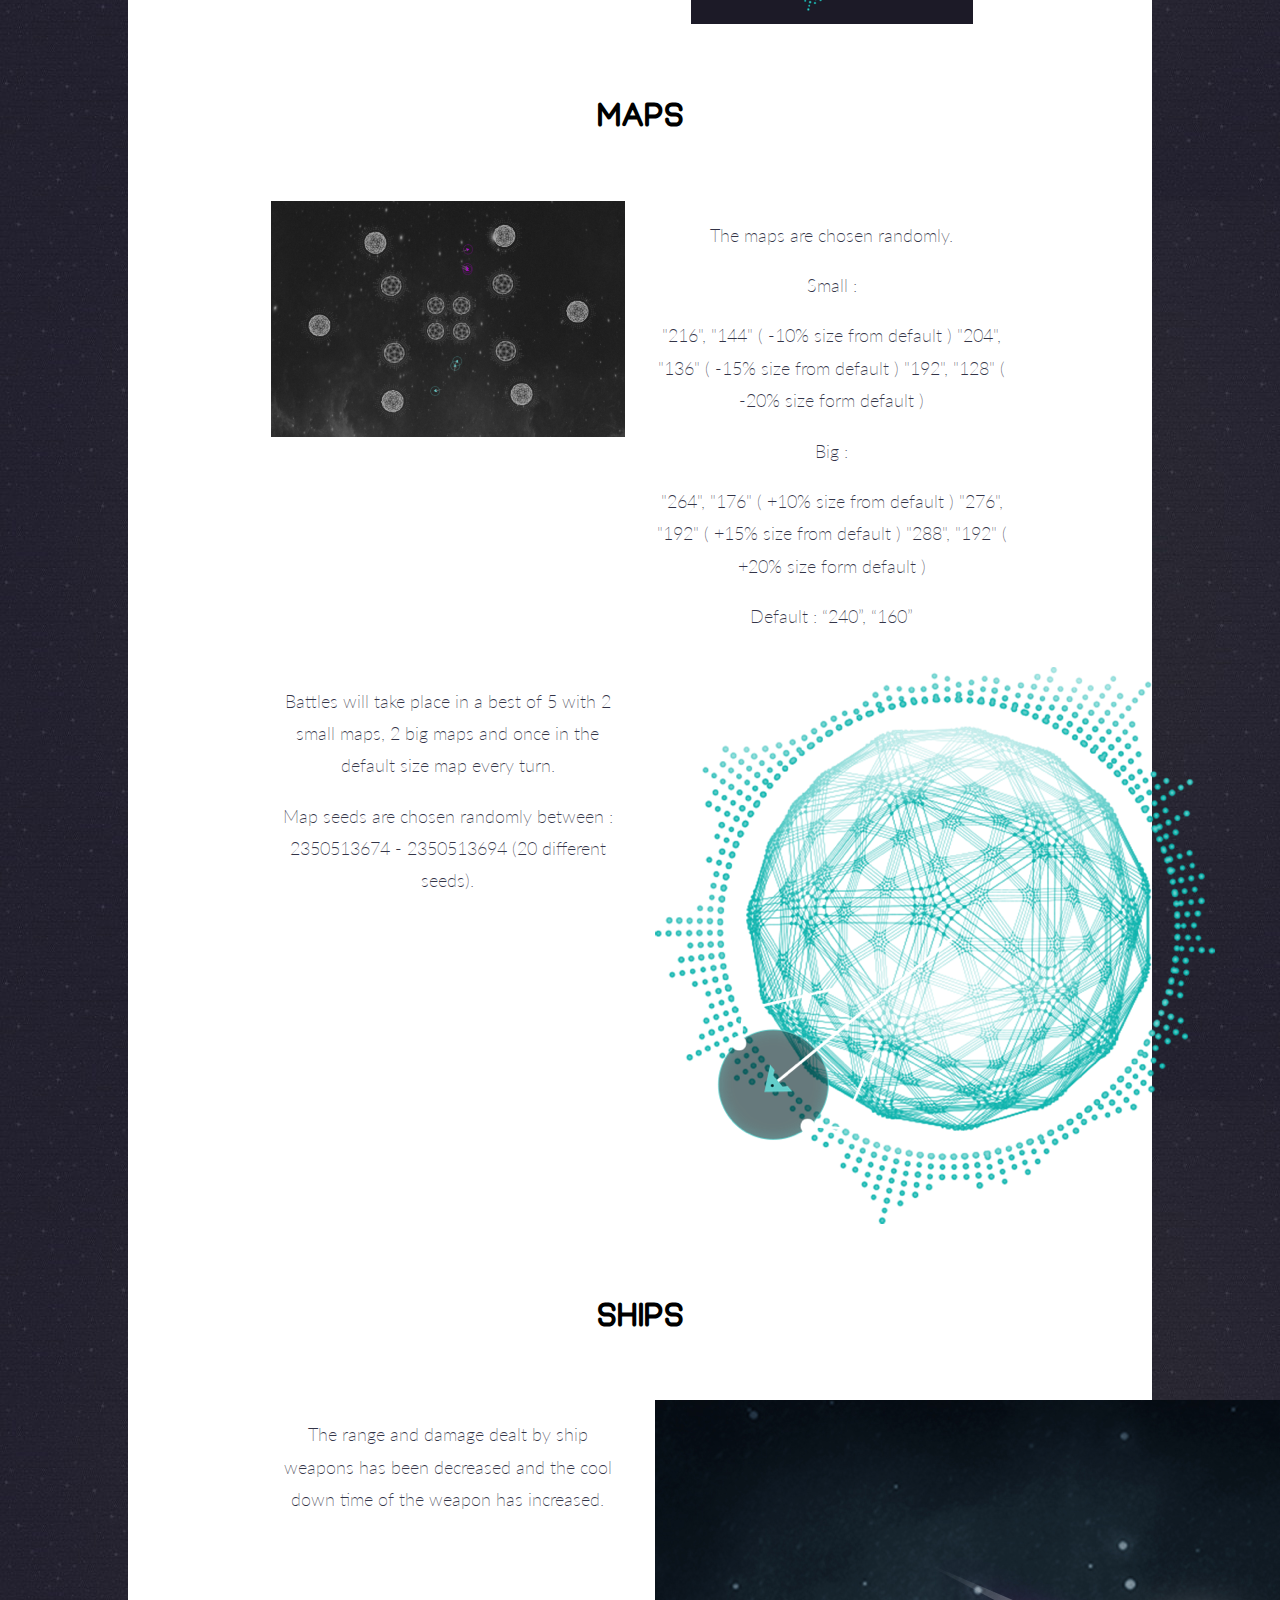
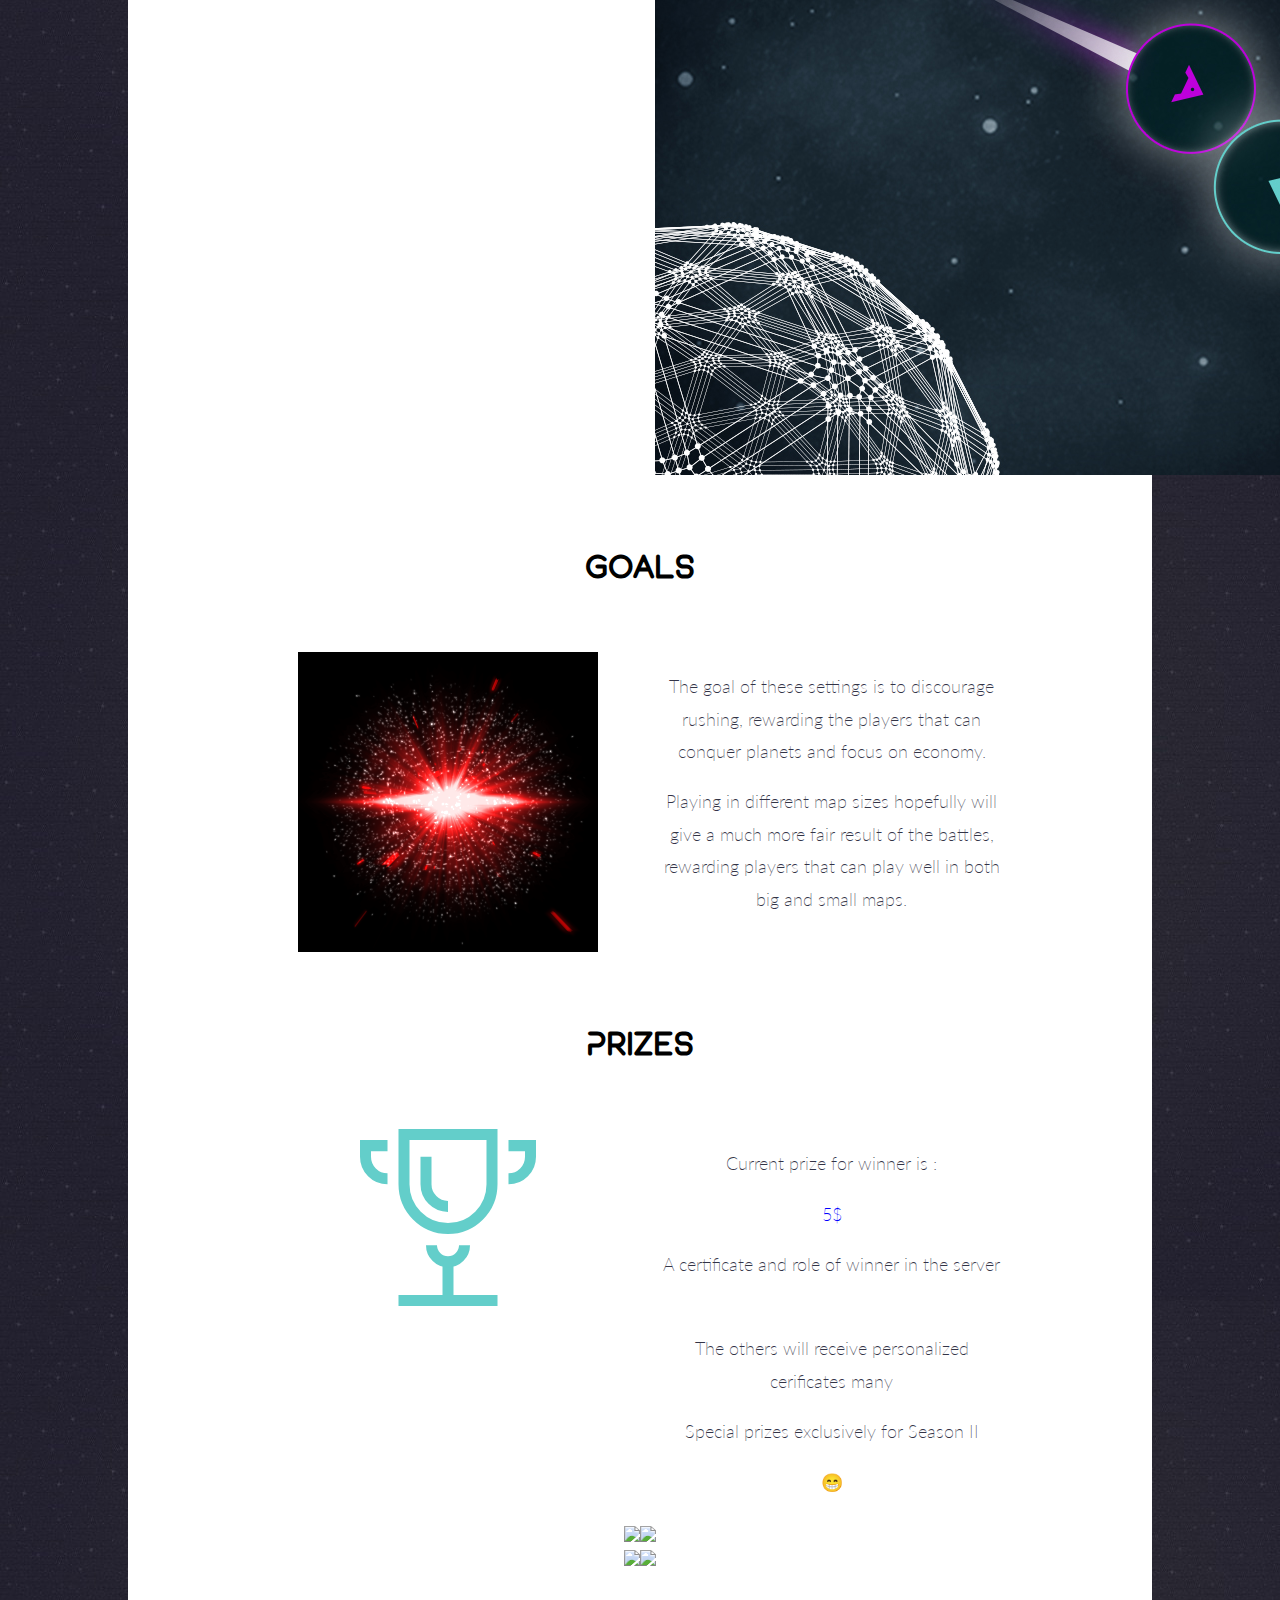
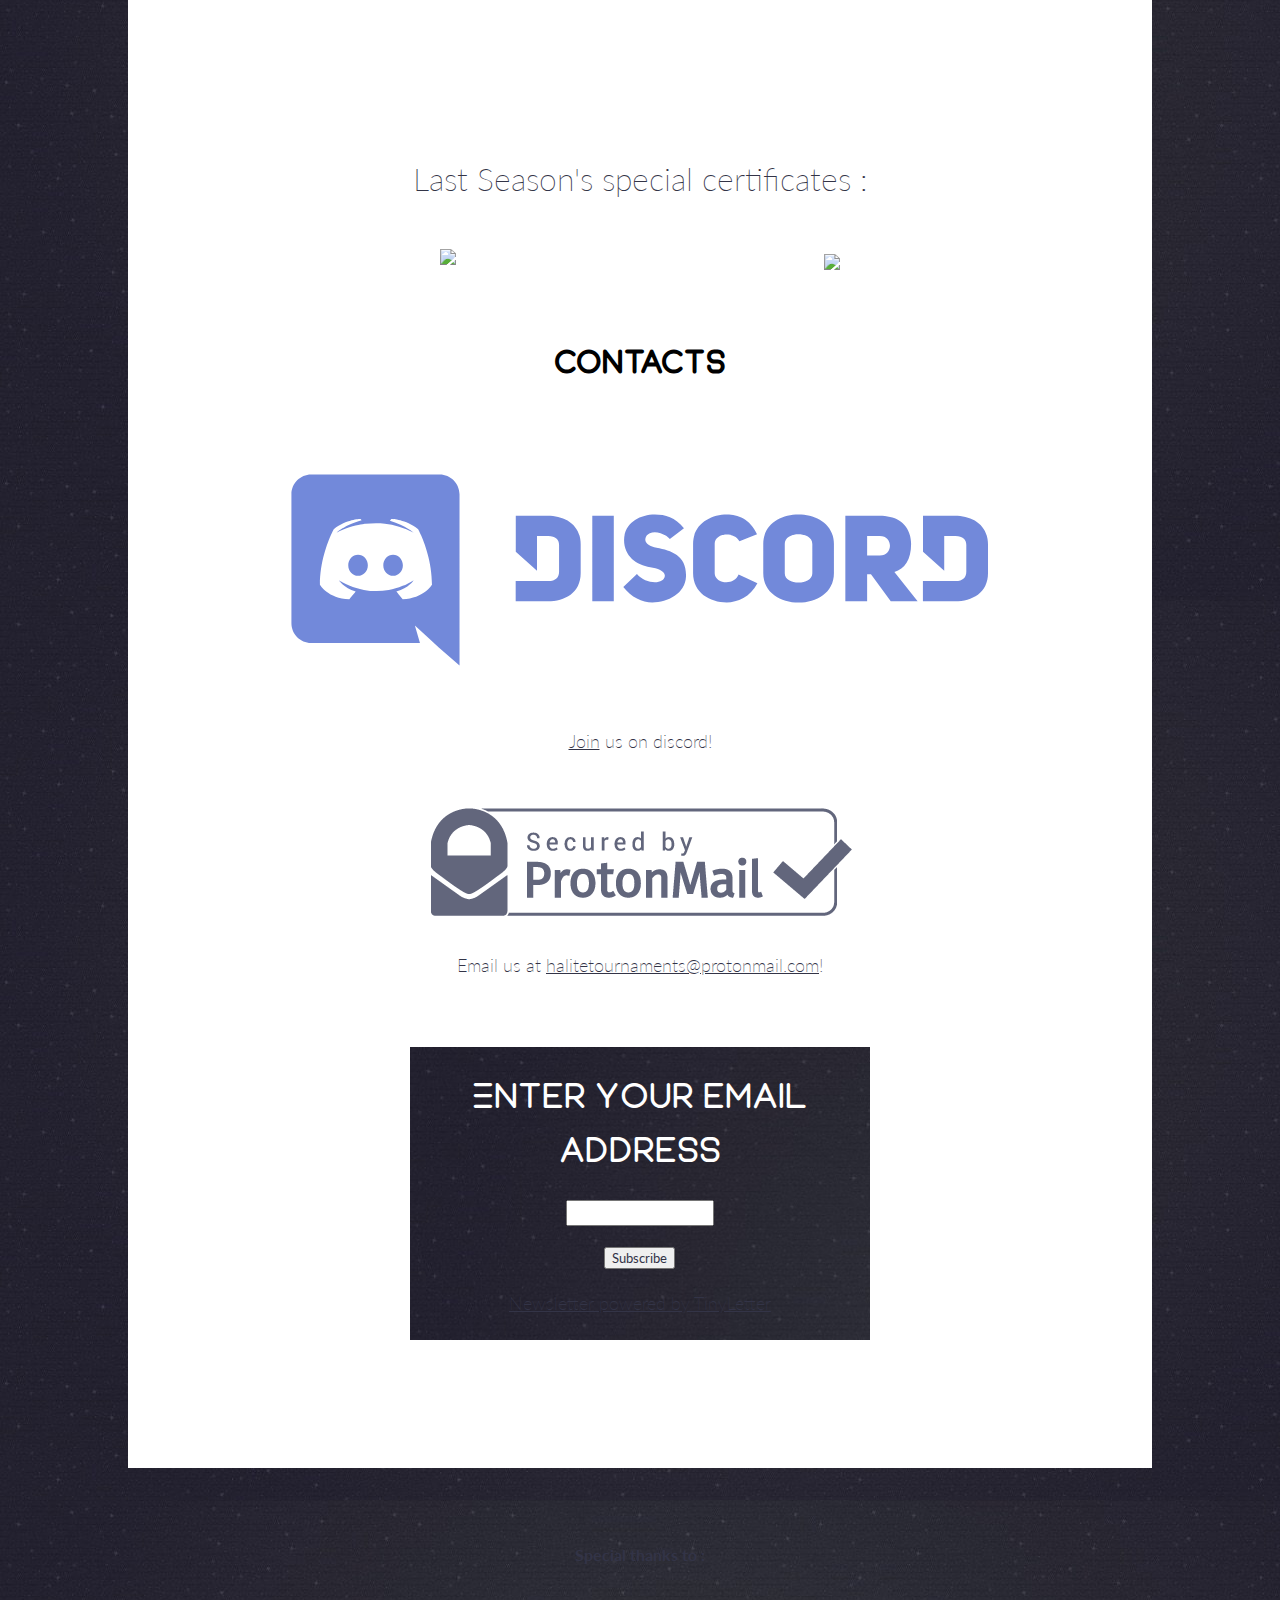
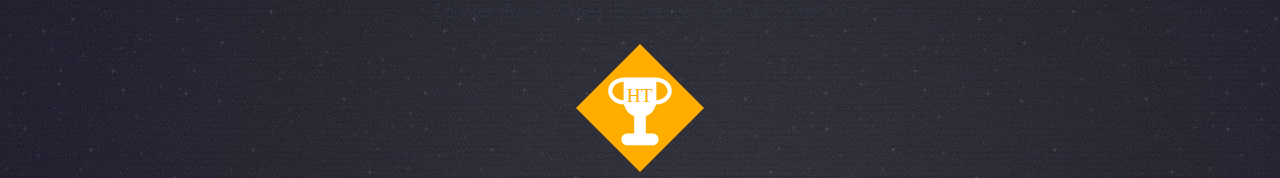
==== commit 94be1755: "Edited text." ====
--- a/index.html
+++ b/index.html
@@ -1,207 +1,135 @@
 <!DOCTYPE html>
 <html>
-
-<head>
+  <head>
     <meta charset="utf-8">
     <title>Halite Tournaments</title>
     <meta name="viewport" content="width=device-width, initial-scale=1">
     <link rel="icon" type="image/png" href="images/favicon.png">
     <link rel="stylesheet" href="style.css">
     <link rel="stylesheet" href="simple-grid.css">
-    <!--    <link href="//fonts.googleapis.com/css?family=Raleway:400,300,600" rel="stylesheet" type="text/css">-->
-</head>
-
-<body>
-    <header>
-        <img src="images/HTLogo.svg" class="logo">
-        <h1>Halite Tournament</h1>
-        <h2 style="margin-top: -30px; font-size: 20px">Join us for Season II</h2>
-    </header>
+    <link href="//fonts.googleapis.com/css?family=Raleway:400,300,600" rel="stylesheet" type="text/css">
+  </head>
+  <body>
     <center>
-        <div class="content">
-            <div class="container">
-				<div class="row">
-					<div class="col-12">
-						<h4 class="changes">A new Halite environment</h4>
-					</div>
-				</div>
-                <div class="row">
-                    <div class="col-12">
-                        <h5 class="sub">Planets</h5>
-                    </div>
-                </div>
-                <div class="row">
-                    <div class="col-6">
-                        <p>The number of planets is increased and their resources are limited, nevertheless there is regeneration for ships that are docked ( you might wanna consider creating some function that makes the ship use planets as shelters )
-                    </div>
-                    <div class="col-6">
-                        <img src="images/planet.png" class="planet">
-                    </div>
-                </div>
-
-                <div class="row">
-                    <div class="col-12">
-                        <h5 class="sub">Maps</h5>
-                    </div>
-                </div>
-                <div class="row">
-                    <div class="col-6">
-                        <img src="images/map.png" class="map">
-                    </div>
-                    <div class="col-6">
-                        <p style="margin-top: -8px">The maps are chosen randomly:</p>
-
-                        <table style="width:100%; margin-top: -10px;">
-                            <tr>
-                                <th>Category</th>
-                                <th>Width</th>
-                                <th>Height</th>
-                                <th>size from default</th>
-                            </tr>
-                            <tr>
-                                <td>Small</td>
-                                <td>216</td>
-                                <td>144</td>
-                                <td>-10%</td>
-                            </tr>
-                            <tr>
-                                <td>Small</td>
-                                <td>204</td>
-                                <td>136</td>
-                                <td>-15%</td>
-                            </tr>
-                            <tr>
-                                <td>Small</td>
-                                <td>192</td>
-                                <td>128</td>
-                                <td>-20%</td>
-                            </tr>
-                            <tr>
-                                <td>Big</td>
-                                <td>264</td>
-                                <td>176</td>
-                                <td>+10%</td>
-                            </tr>
-                            <tr>
-                                <td>Big</td>
-                                <td>276</td>
-                                <td>192</td>
-                                <td>+15%</td>
-                            </tr>
-                            <tr>
-                                <td>Big</td>
-                                <td>288</td>
-                                <td>192</td>
-                                <td>+20%</td>
-                            </tr>
-                            <tr>
-                                <td>Default</td>
-                                <td>240</td>
-                                <td>160</td>
-                                <td>0%</td>
-                            </tr>
-                        </table>
-                    </div>
-                </div><br>
-                <div class="row">
-                    <div class="col-6">
-                        <p>You will play in 2 small maps, 2 big maps and once in the default size map every turn.</p>
-                        <p>The map seed isn't completely random, for every match you play we choose a random one between : 2350513674 - 2350513694 ( 20 different seeds ).
-                    </div>
-                    <div class="col-6">
-                        <img src="images/planet-noback.png" class="planet">
-                    </div>
-                </div>
-
-                <div class="row">
-                    <div class="col-12">
-                        <h5 class="sub">Ships</h5>
-                    </div>
-                </div>
-                <div class="row">
-                    <div class="col-6">
-                        <p>The attack of the ships is lower, the range of the weapon is lower too and the cool down time of the weapon has increased.</p>
-                    </div>
-                    <div class="col-6">
-                        <img src="images/ships.jpeg" class="planet">
-                    </div>
-                </div>
-
-                <div class="row">
-                    <div class="col-12">
-                        <h5 class="sub">Goals</h5>
-                    </div>
-                </div>
-                <div class="row">
-                    <div class="col-6">
-                        <img src="images/explosion.png" class="explosion">
-                    </div>
-                    <div class="col-6">
-                        <p>The goal of these settings is to have very little rushing, rewarding the players that can get the planets and choose their strategy properly.</p>
-                        <p>Playing in different map sizes hopefully will give a much more fair result of the battles, rewarding players that can play well in both big and small maps.</p>
-                    </div>
-                </div>
-
-                <div class="row">
-                    <div class="col-12">
-                        <h5 class="sub">Prizes</h5>
-                    </div>
-                </div>
-                <div class="row">
-                    <div class="col-6">
-                        <img src="images/winner.svg" class="winner">
-                    </div>
-                    <div class="col-6">
-                        <p>Current prize for winner is :</p>
-                        <p style="color:blue">5$</p>
-                        <p>A certificate and role of winner in the server The others will receive personalized cerificates many Speical prizes esclusivly for Season-II.</p>
-                    </div>
-                </div>
-
-                <div class="row">
-                    <div class="col-12">
-                        <h5 class="sub">Contacts</h5>
-                    </div>
-                </div>
-
-                <div class="row">
-                    <div class="col-6">
-                        <a href="https://discord.gg/Q2nDHnn"><img src="images/discord-banner.svg" class="banner"></a>
-                        <p style="margin-top: -4px">Join us on discord: <a href="mailto:halitetournaments@protonmail.com">discord.gg/Q2nDHnn</a></p>
-                    </div>
-                    <div class="col-6">
-                        <a href="mailto:halitetournaments@protonmail.com"><img src="images/protonmail.png" class="banner"></a>
-                        <p>Email us at <a href="mailto:halitetournaments@protonmail.com">halitetournaments@protonmail.com</a>!</p>
-                    </div>
-                </div>
-
-                <div class="row">
-
-                    <div class="col-12">
-                        <div class="newsletter">
-                            <form style="padding:3px;text-align:center;" action="https://tinyletter.com/HaliteTournaments" method="post" target="popupwindow" onsubmit="window.open('https://tinyletter.com/HaliteTournaments', 'popupwindow', 'scrollbars=yes,width=800,height=600');return true">
-                                <p><label for="tlemail" style="font-family: Equinox;font-size:2em;color:white;">Enter your email address</label></p>
-                                <p><input type="text" style="width:140px" name="email" id="tlemail" /></p>
-                                <input type="hidden" value="1" name="embed" />
-                                <input type="submit" value="Subscribe" />
-                                <p><a href="https://tinyletter.com" target="_blank" style="color: white;">Newsletter powered by TinyLetter</a></p>
-                            </form>
-                        </div>
-                    </div>
-                </div>
+      <img src="images/HTLogo.svg" class="logo">
+      <h1 class="join">Join us for Season-II!</h1>
+      <a href="https://discord.gg/Q2nDHnn">
+        <img src="images/discord.svg" class="discord">
+      </a>
+      <h4 class="disc">Discord Server</h4>
+      <br/><br/>
+      <div class="content">
+        <h4 class="changes">A new Halite environment</h4>
+        <img src="images/halite.svg" class="halite">
+        <div class="container">
+          <h5 class="sub">Planets</h5>
+          <div class="row">
+            <div class="col-6">
+              <p>The number of planets is increased and their resources are limited, but there is regeneration for ships that are docked.
             </div>
+            <div class="col-6">
+              <img src="images/planet.png" class="planet">
+            </div>
+          </div>
+          <div class="row">
+            <h5 class="sub">Maps</h5>
+            <div class="col-6">
+              <img src="images/map.png" class="map">
+            </div>
+            <div class="col-6">
+              <p>The maps are chosen randomly.</p>
+              <p>Small :</p>
+              <p>  "216", "144" ( -10% size from default )
+                   "204", "136" ( -15% size from default )
+                   "192", "128" ( -20% size form default )</p>
+              <p>Big :
+              <p>  "264", "176" ( +10% size from default )
+                   "276", "192" ( +15% size from default )
+                   "288", "192" ( +20% size form default )</p>
+              <p>Default :
+                   “240”, “160”</p>
+            </div>
+          </div>
+          <div class="row">
+            <div class="col-6">
+              <p>Battles will take place in a best of 5 with 2 small maps, 2 big maps and once in the default size map every turn.</p>
+              <p>Map seeds are chosen randomly between : 2350513674 - 2350513694 (20 different seeds).
+            </div>
+              <div class="col-6">
+                <img src="images/planet-noback.png" class="planet2">
+              </div>
+            </div>
+          <div class="row">
+            <h5 class="sub">Ships</h5>
+            <div class="col-6">
+              <p>The range and damage dealt by ship weapons has been decreased and the cool down time of the weapon has increased.</p>
+            </div>
+            <div class="col-6">
+              <img src="images/ships.jpeg" class="ships">
+            </div>
+          </div>
+          <div class="row">
+            <h5 class="sub">Goals</h5>
+            <div class="col-6">
+              <img src="images/explosion.png" class="explosion">
+            </div>
+            <div class="col-6">
+              <p>The goal of these settings is to discourage rushing, rewarding the players that can conquer planets and focus on economy.</p>
+              <p>Playing in different map sizes hopefully will give a much more fair result of the battles, rewarding players that can play well in both big and small maps.</p>
+            </div>
+          </div>
+          <div class="row">
+            <h5 class="sub">Prizes</h5>
+            <div class="col-6">
+              <img src="images/winner.svg" class="winner">
+            </div>
+            <div class="col-6">
+              <p>Current prize for winner is :</p><p style="color:blue">5$</p>
+              <p>A certificate and role of winner in the server</p>
+            </div>
+            <div class="col-6">
+              <p>The others will receive personalized cerificates many</p>
+              <p>Special prizes exclusively for Season II</p>
+              <p class="emoji">&#x1F601</p>
+            </div>
+            <div class"col-6">
+              <img src="images/level-1.svg" class="level"><img src="images/level-2.svg" class="level">
+            </div>
+            <div class"col-6">
+              <img src="images/level-3.svg" class="level"><img src="images/level-4.svg" class="level">
+            </div>
+            <p style="font-size:2em;text-align:center;padding-top:19%;">Last Season's special certificates :</p>
+          </div>
+          <div class="row">
+            <div class="col-6">
+              <img src="images/aspiring.svg" class="cert">
+            </div>
+            <div class="col-6">
+              <img src="images/survivor.svg" class="cert" style="padding-top:2%;">
+            </div>
+          </div>
+          <h5 class="sub">Contacts</h5>
+          <a href="https://discord.gg/Q2nDHnn"><img src="images/discord-banner.svg" class="banner"><p>Join</a> us on discord!</p>
+          <br/>
+          <a href="mailto:halitetournaments@protonmail.com"><img src="images/protonmail.png" class="banner"></a><p>Email us at <a href="mailto:halitetournaments@protonmail.com">halitetournaments@protonmail.com</a>!</p>
+          <br/><br/>
+          <div class="newsletter">
+            <form style="padding:3px;text-align:center;" action="https://tinyletter.com/HaliteTournaments" method="post" target="popupwindow" onsubmit="window.open('https://tinyletter.com/HaliteTournaments', 'popupwindow', 'scrollbars=yes,width=800,height=600');return true">
+              <p><label for="tlemail" style="font-family: Equinox;font-size:2em;color:white;">Enter your email address</label></p>
+              <p><input type="text" style="width:140px" name="email" id="tlemail" /></p>
+              <input type="hidden" value="1" name="embed"/>
+              <input type="submit" value="Subscribe" />
+              <p style="color:white;text"><a href="https://tinyletter.com" target="_blank">Newsletter powered by TinyLetter</a></p>
+            </form>
+          </div>
         </div>
-        <div class="bottom">
-            <div class="container">
-                <div class="row">
-                    <div class="col-12">
-                        <h5 style="color: white">Special thanks to :</h5>
-                        <p style="color: white; margin-top: -20px">Splinter, Frank Whoee, Ewirkerman, Gavi, youreMine and Dhallstr</p>
-                    </div>
-                </div>
-            </div>
-        </div>
+      </div>
+      <br/><br/>
+      <div class="bottom">
+        <h5>Special thanks to :</h5>
+        <p>Splinter, Frank Whoee, Ewirkerman, Gavi and Dhallstr</p>
+        <img src="images/HTLogo.svg" style="width:10%;">
+      </div>
     </center>
-</body>
-
+  </body>
 </html>
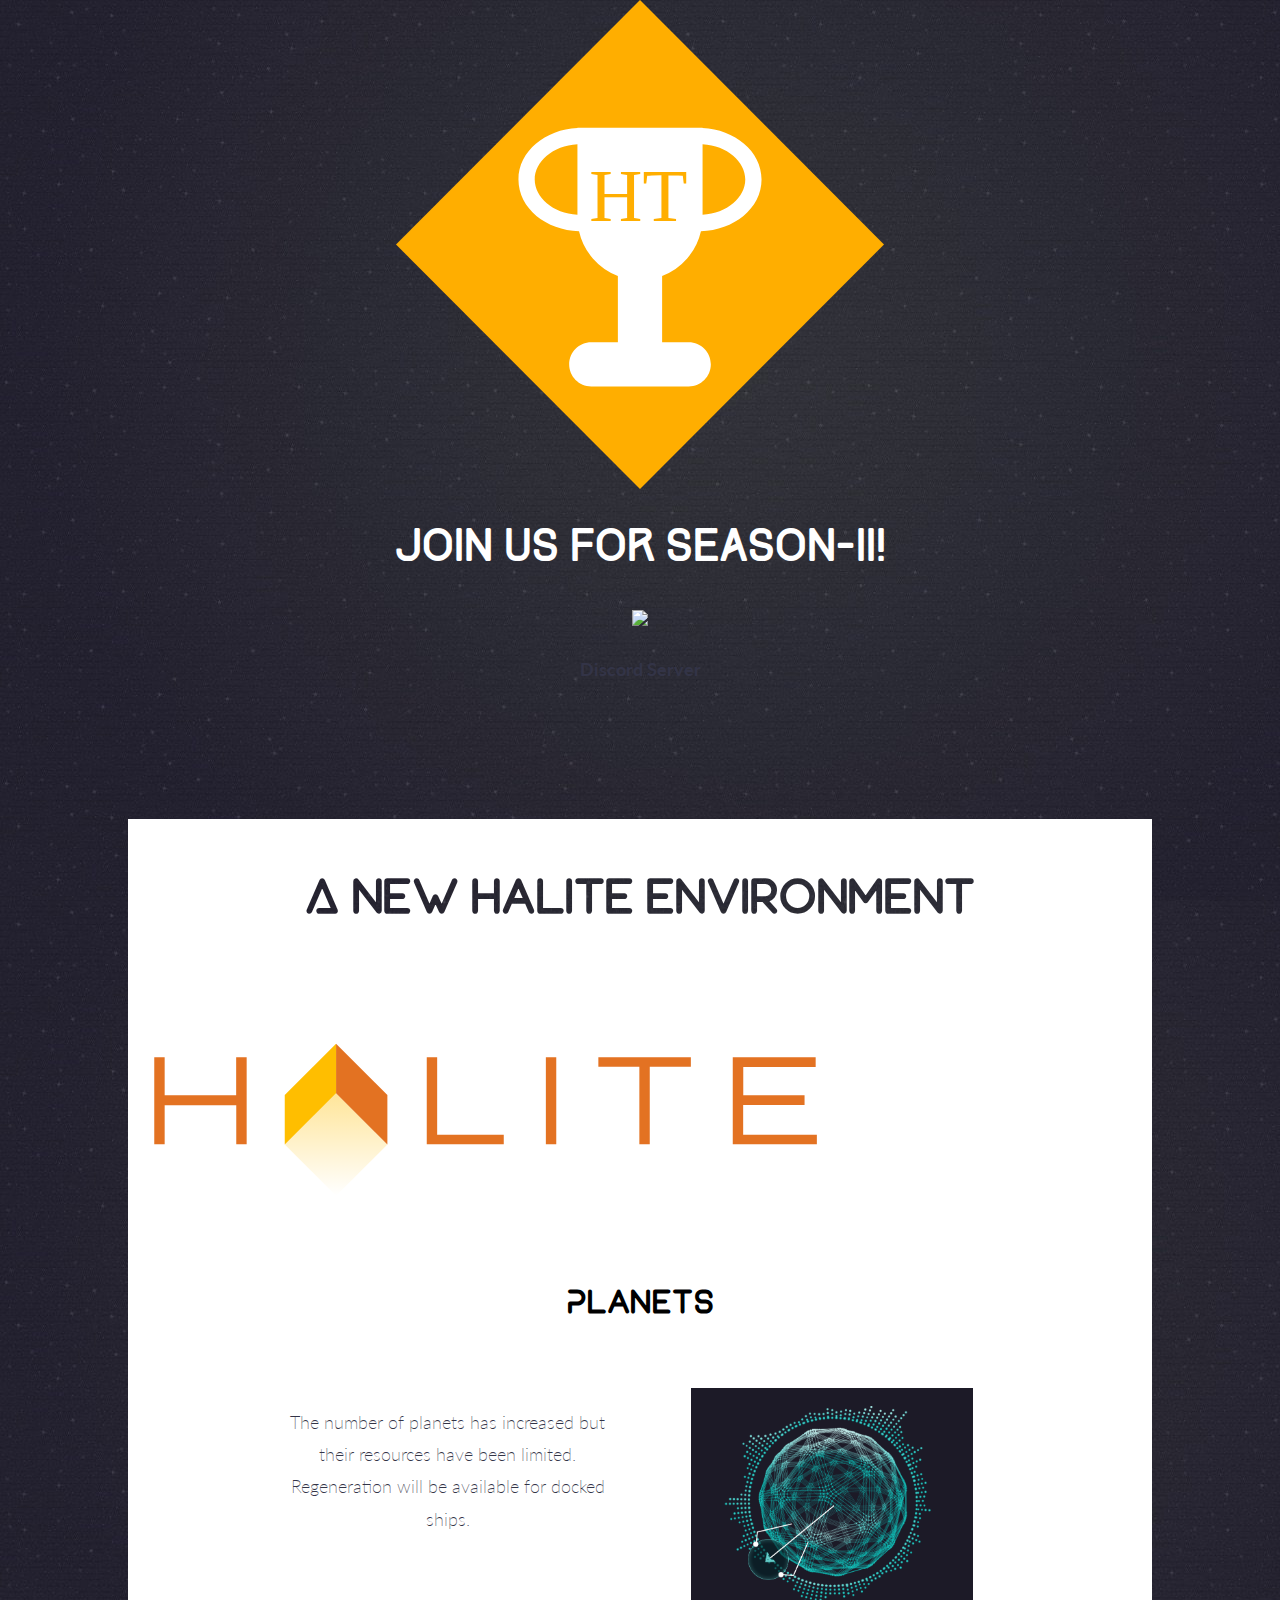
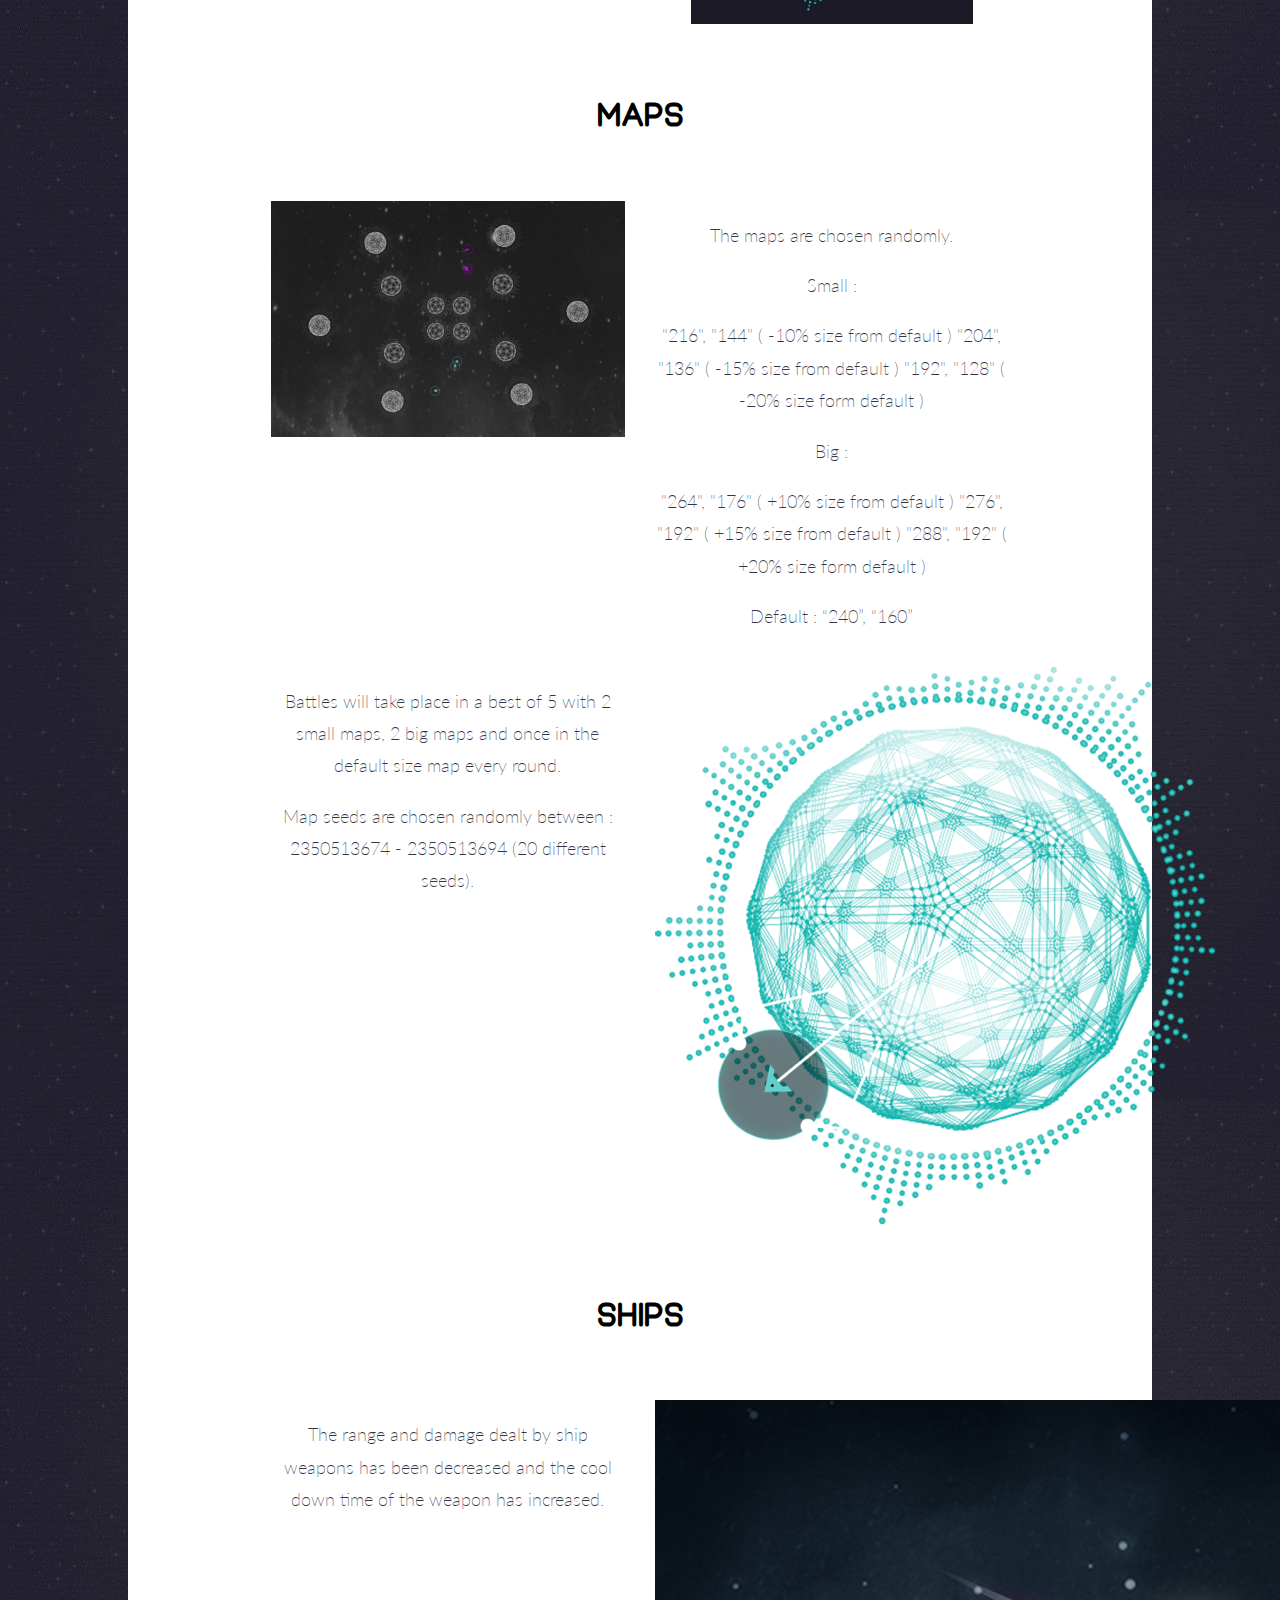
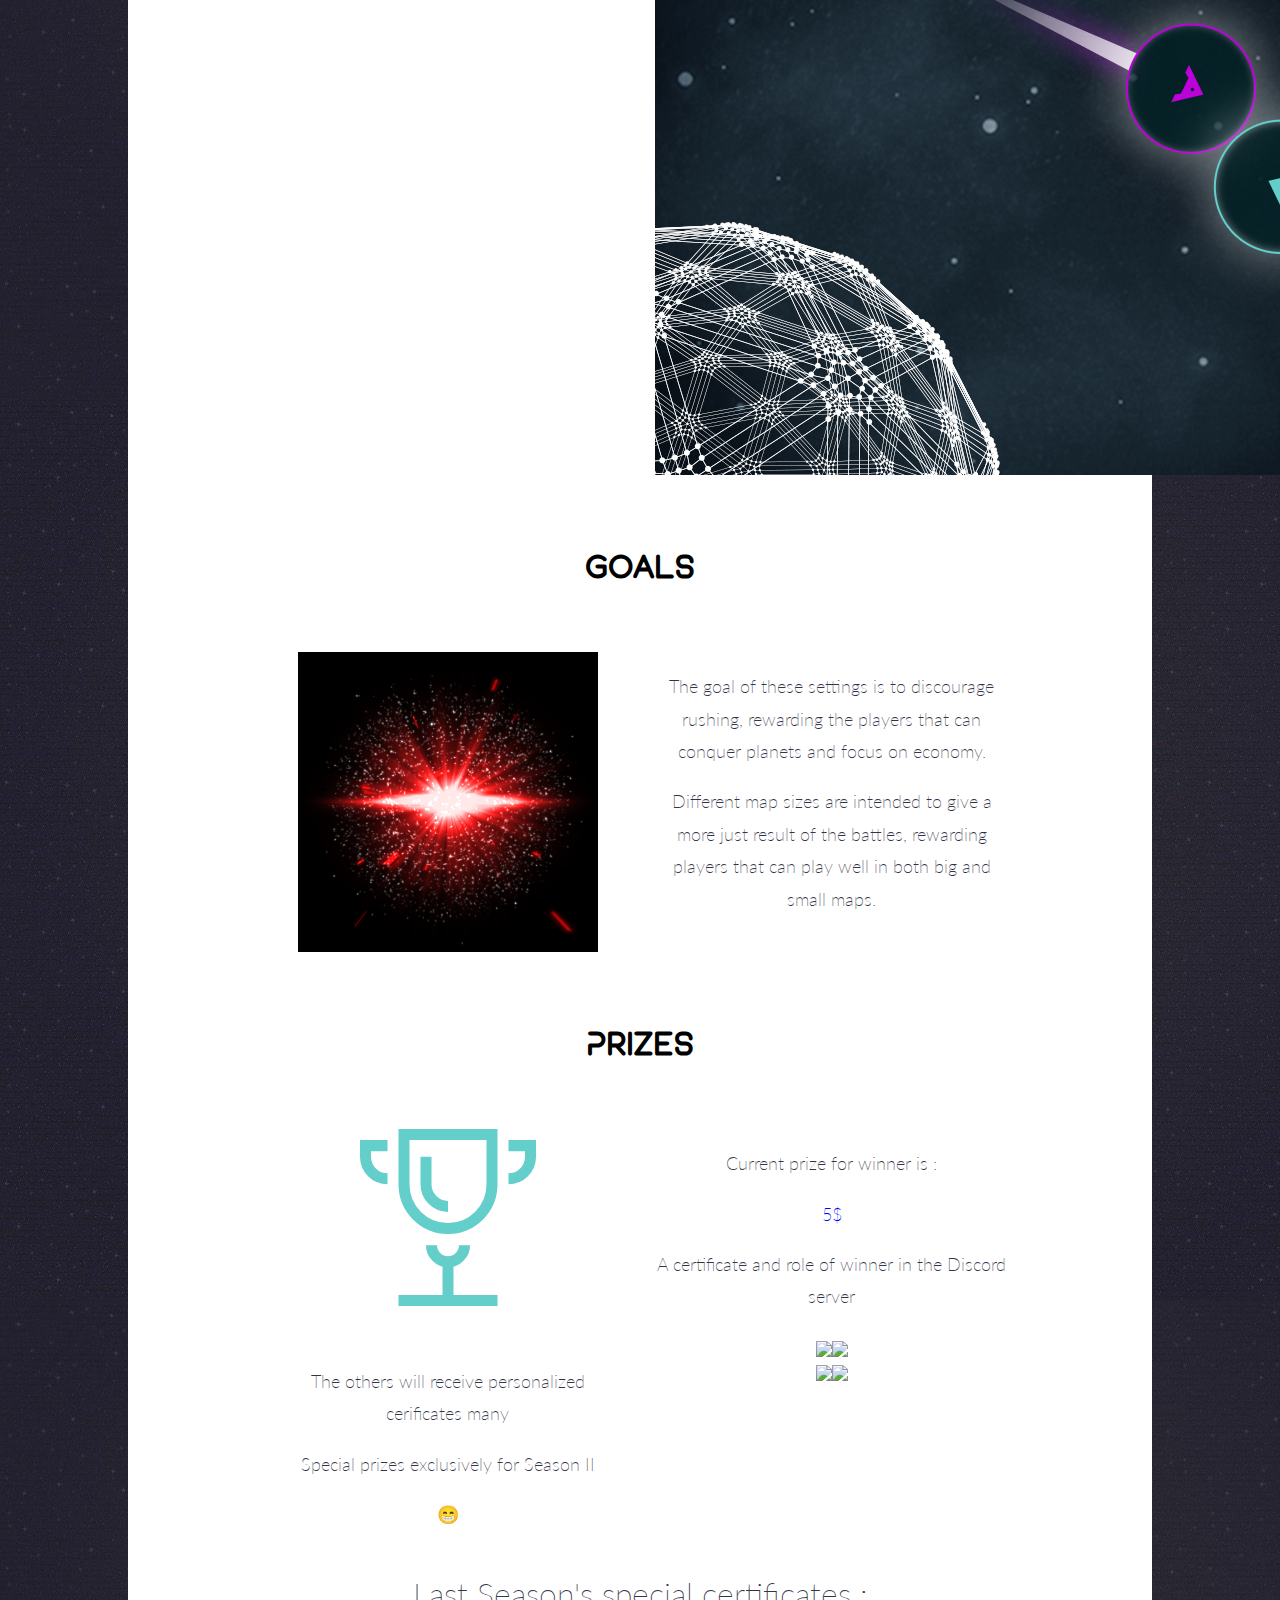
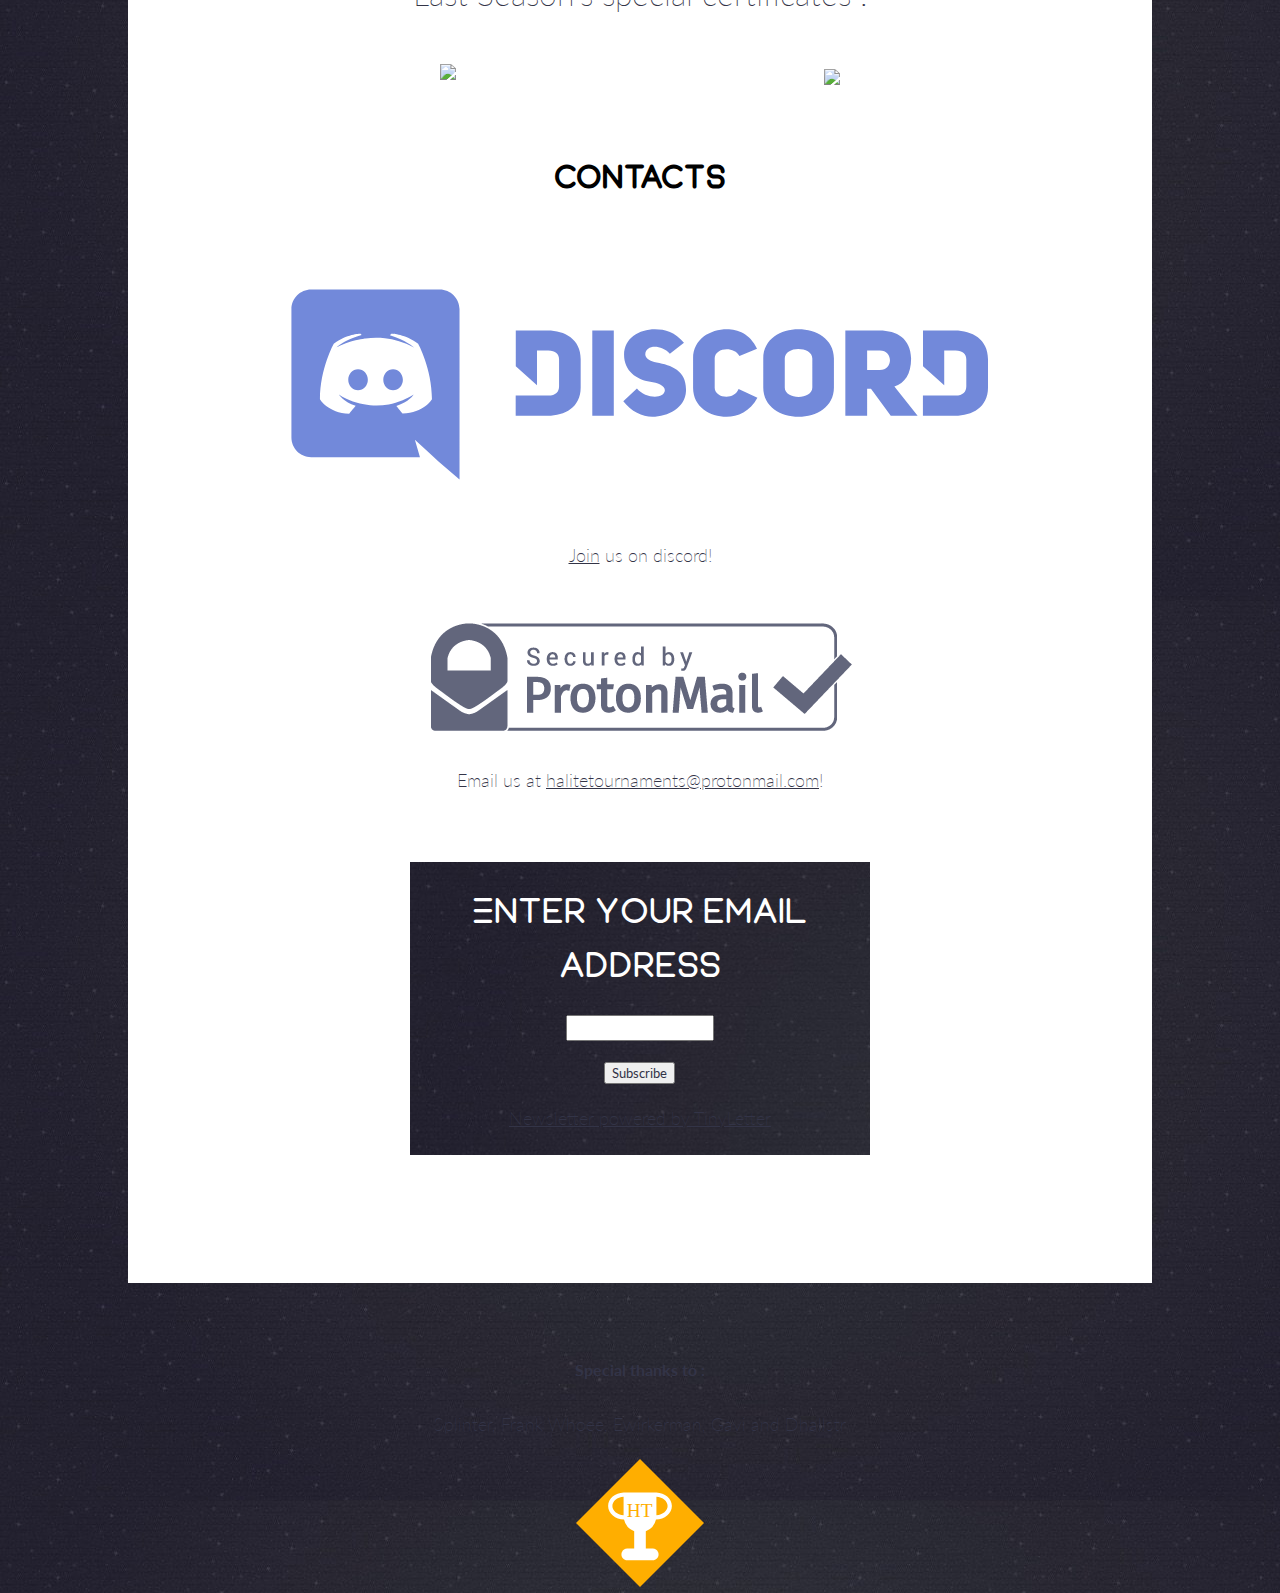
==== commit 047bbb1e: "Edited text." ====
--- a/index.html
+++ b/index.html
@@ -25,7 +25,7 @@
           <h5 class="sub">Planets</h5>
           <div class="row">
             <div class="col-6">
-              <p>The number of planets is increased and their resources are limited, but there is regeneration for ships that are docked.
+              <p>The number of planets has increased but their resources have been limited. Regeneration will be available for docked ships.
             </div>
             <div class="col-6">
               <img src="images/planet.png" class="planet">
@@ -52,7 +52,7 @@
           </div>
           <div class="row">
             <div class="col-6">
-              <p>Battles will take place in a best of 5 with 2 small maps, 2 big maps and once in the default size map every turn.</p>
+              <p>Battles will take place in a best of 5 with 2 small maps, 2 big maps and once in the default size map every round.</p>
               <p>Map seeds are chosen randomly between : 2350513674 - 2350513694 (20 different seeds).
             </div>
               <div class="col-6">
@@ -75,7 +75,7 @@
             </div>
             <div class="col-6">
               <p>The goal of these settings is to discourage rushing, rewarding the players that can conquer planets and focus on economy.</p>
-              <p>Playing in different map sizes hopefully will give a much more fair result of the battles, rewarding players that can play well in both big and small maps.</p>
+              <p>Different map sizes are intended to give a more just result of the battles, rewarding players that can play well in both big and small maps.</p>
             </div>
           </div>
           <div class="row">
@@ -85,7 +85,7 @@
             </div>
             <div class="col-6">
               <p>Current prize for winner is :</p><p style="color:blue">5$</p>
-              <p>A certificate and role of winner in the server</p>
+              <p>A certificate and role of winner in the Discord server</p>
             </div>
             <div class="col-6">
               <p>The others will receive personalized cerificates many</p>
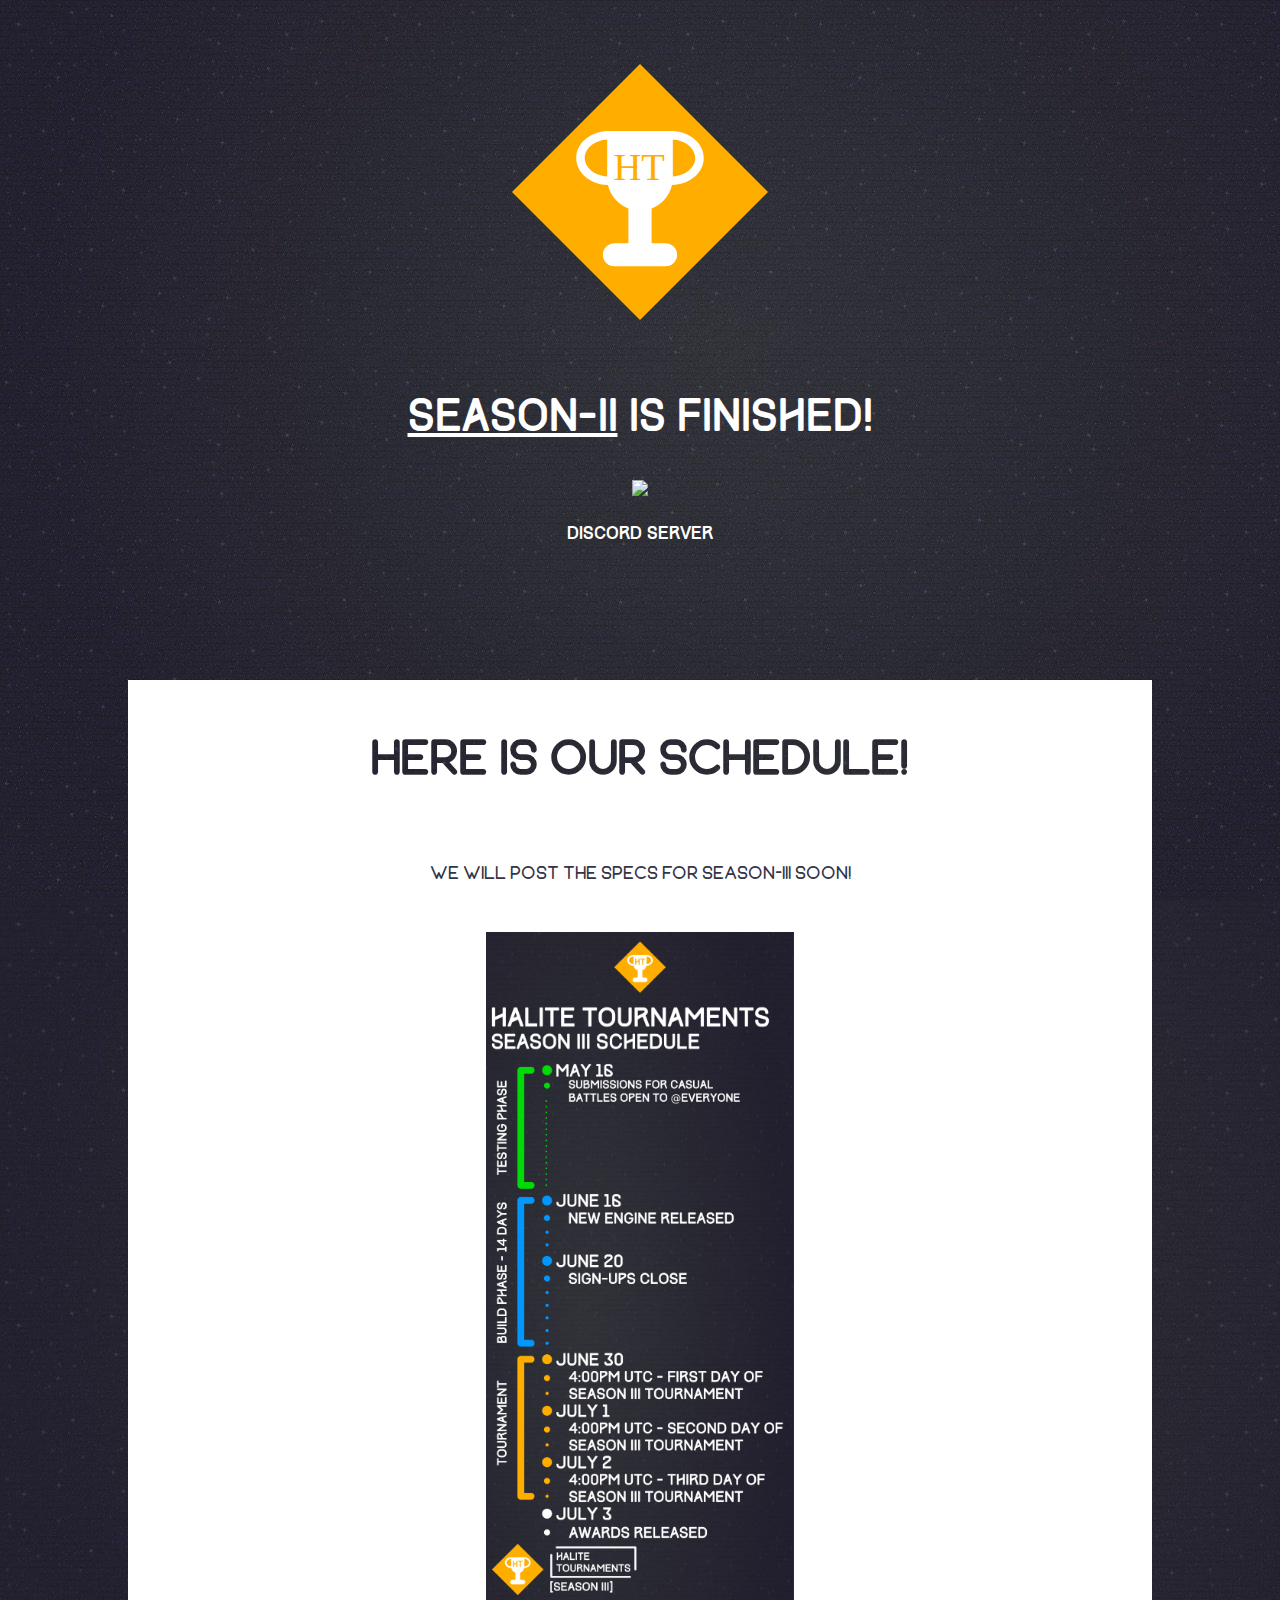
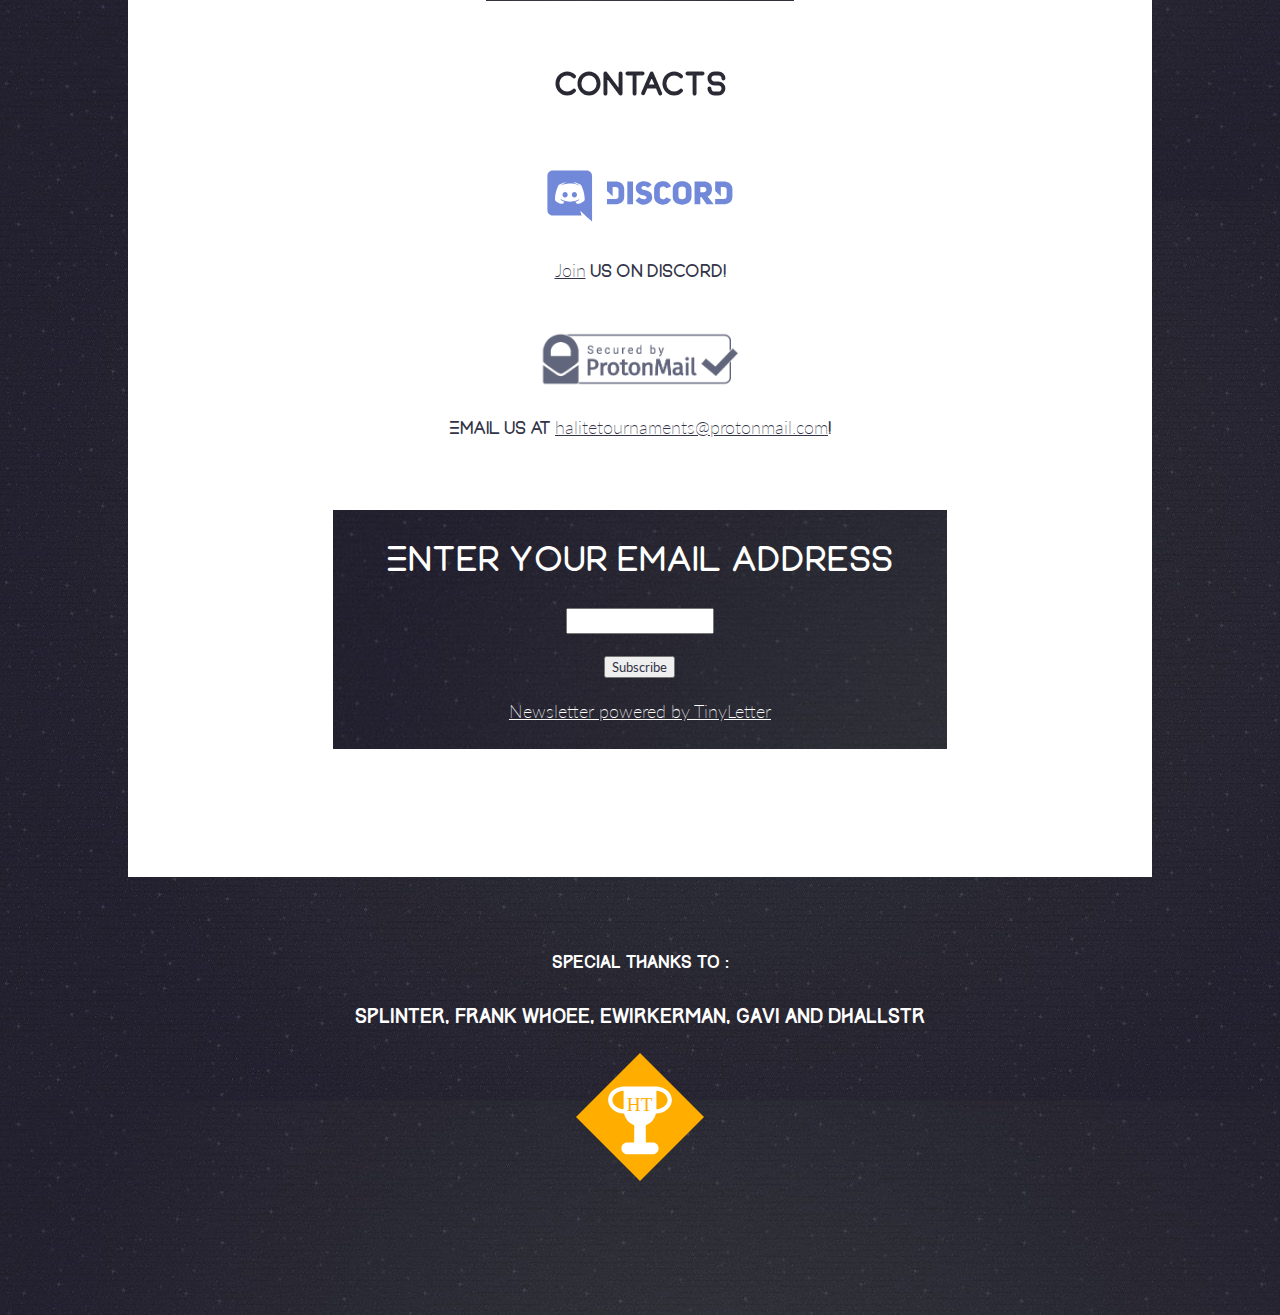
==== commit ecdd8e31: "Updated page" ====
--- a/index.html
+++ b/index.html
@@ -12,116 +12,29 @@
   <body>
     <center>
       <img src="images/HTLogo.svg" class="logo">
-      <h1 class="join">Join us for Season-II!</h1>
+      <h1 class="join"><a href="season-2.html" class="season-2">Season-II</a> is Finished!</h1>
       <a href="https://discord.gg/Q2nDHnn">
         <img src="images/discord.svg" class="discord">
       </a>
       <h4 class="disc">Discord Server</h4>
       <br/><br/>
       <div class="content">
-        <h4 class="changes">A new Halite environment</h4>
-        <img src="images/halite.svg" class="halite">
-        <div class="container">
-          <h5 class="sub">Planets</h5>
-          <div class="row">
-            <div class="col-6">
-              <p>The number of planets has increased but their resources have been limited. Regeneration will be available for docked ships.
-            </div>
-            <div class="col-6">
-              <img src="images/planet.png" class="planet">
-            </div>
-          </div>
-          <div class="row">
-            <h5 class="sub">Maps</h5>
-            <div class="col-6">
-              <img src="images/map.png" class="map">
-            </div>
-            <div class="col-6">
-              <p>The maps are chosen randomly.</p>
-              <p>Small :</p>
-              <p>  "216", "144" ( -10% size from default )
-                   "204", "136" ( -15% size from default )
-                   "192", "128" ( -20% size form default )</p>
-              <p>Big :
-              <p>  "264", "176" ( +10% size from default )
-                   "276", "192" ( +15% size from default )
-                   "288", "192" ( +20% size form default )</p>
-              <p>Default :
-                   “240”, “160”</p>
-            </div>
-          </div>
-          <div class="row">
-            <div class="col-6">
-              <p>Battles will take place in a best of 5 with 2 small maps, 2 big maps and once in the default size map every round.</p>
-              <p>Map seeds are chosen randomly between : 2350513674 - 2350513694 (20 different seeds).
-            </div>
-              <div class="col-6">
-                <img src="images/planet-noback.png" class="planet2">
-              </div>
-            </div>
-          <div class="row">
-            <h5 class="sub">Ships</h5>
-            <div class="col-6">
-              <p>The range and damage dealt by ship weapons has been decreased and the cool down time of the weapon has increased.</p>
-            </div>
-            <div class="col-6">
-              <img src="images/ships.jpeg" class="ships">
-            </div>
-          </div>
-          <div class="row">
-            <h5 class="sub">Goals</h5>
-            <div class="col-6">
-              <img src="images/explosion.png" class="explosion">
-            </div>
-            <div class="col-6">
-              <p>The goal of these settings is to discourage rushing, rewarding the players that can conquer planets and focus on economy.</p>
-              <p>Different map sizes are intended to give a more just result of the battles, rewarding players that can play well in both big and small maps.</p>
-            </div>
-          </div>
-          <div class="row">
-            <h5 class="sub">Prizes</h5>
-            <div class="col-6">
-              <img src="images/winner.svg" class="winner">
-            </div>
-            <div class="col-6">
-              <p>Current prize for winner is :</p><p style="color:blue">5$</p>
-              <p>A certificate and role of winner in the Discord server</p>
-            </div>
-            <div class="col-6">
-              <p>The others will receive personalized cerificates many</p>
-              <p>Special prizes exclusively for Season II</p>
-              <p class="emoji">&#x1F601</p>
-            </div>
-            <div class"col-6">
-              <img src="images/level-1.svg" class="level"><img src="images/level-2.svg" class="level">
-            </div>
-            <div class"col-6">
-              <img src="images/level-3.svg" class="level"><img src="images/level-4.svg" class="level">
-            </div>
-            <p style="font-size:2em;text-align:center;padding-top:19%;">Last Season's special certificates :</p>
-          </div>
-          <div class="row">
-            <div class="col-6">
-              <img src="images/aspiring.svg" class="cert">
-            </div>
-            <div class="col-6">
-              <img src="images/survivor.svg" class="cert" style="padding-top:2%;">
-            </div>
-          </div>
-          <h5 class="sub">Contacts</h5>
-          <a href="https://discord.gg/Q2nDHnn"><img src="images/discord-banner.svg" class="banner"><p>Join</a> us on discord!</p>
-          <br/>
-          <a href="mailto:halitetournaments@protonmail.com"><img src="images/protonmail.png" class="banner"></a><p>Email us at <a href="mailto:halitetournaments@protonmail.com">halitetournaments@protonmail.com</a>!</p>
-          <br/><br/>
-          <div class="newsletter">
-            <form style="padding:3px;text-align:center;" action="https://tinyletter.com/HaliteTournaments" method="post" target="popupwindow" onsubmit="window.open('https://tinyletter.com/HaliteTournaments', 'popupwindow', 'scrollbars=yes,width=800,height=600');return true">
-              <p><label for="tlemail" style="font-family: Equinox;font-size:2em;color:white;">Enter your email address</label></p>
-              <p><input type="text" style="width:140px" name="email" id="tlemail" /></p>
-              <input type="hidden" value="1" name="embed"/>
-              <input type="submit" value="Subscribe" />
-              <p style="color:white;text"><a href="https://tinyletter.com" target="_blank">Newsletter powered by TinyLetter</a></p>
-            </form>
-          </div>
+        <h4 class="changes">Here is our schedule!</h4>
+        <p>We will post the specs for Season-III soon!</p><br/>
+        <img src="images/schedule.png" width="30%">
+        <h5 class="sub">Contacts</h5>
+        <a href="https://discord.gg/Q2nDHnn"><img src="images/discord-banner.svg" class="banner"><p>Join</a> us on discord!</p>
+        <br/>
+        <a href="mailto:halitetournaments@protonmail.com"><img src="images/protonmail.png" class="banner"></a><p>Email us at <a href="mailto:halitetournaments@protonmail.com">halitetournaments@protonmail.com</a>!</p>
+        <br/><br/>
+        <div class="newsletter">
+          <form style="padding:3px;text-align:center;" action="https://tinyletter.com/HaliteTournaments" method="post" target="popupwindow" onsubmit="window.open('https://tinyletter.com/HaliteTournaments', 'popupwindow', 'scrollbars=yes,width=800,height=600');return true">
+            <p><label for="tlemail" style="font-family: Equinox;font-size:2em;color:white;">Enter your email address</label></p>
+            <p><input type="text" style="width:140px" name="email" id="tlemail" /></p>
+            <input type="hidden" value="1" name="embed"/>
+            <input type="submit" value="Subscribe" />
+            <p style="color:white;text"><a href="https://tinyletter.com" target="_blank">Newsletter powered by TinyLetter</a></p>
+          </form>
         </div>
       </div>
       <br/><br/>
--- a/style.css
+++ b/style.css
@@ -1,113 +1,74 @@
-/*
-h1 {
-    color: white;
-    font-family: Track;
-    font-size: 3em;
-}
-
-h2 {
-    color: white;
-    font-family: Track;
-    font-size: 2em;
-}
-
-.logo {
-    width: 10em;
-}*/
-
-@font-face {
-    font-family: Track;
-    src: url(fonts/Track.ttf);
-    font-weight: bold;
+@font-face{
+  font-family: Track;
+  src: url(fonts/Track.ttf);
+  font-weight: bold;
 }
 
 @font-face {
-    font-family: Equinox;
-    src: url(fonts/EquinoxBold.ttf);
+  font-family: Equinox;
+  src: url(fonts/EquinoxBold.ttf);
 }
 
-html {
-    animation-name: page;
-    -webkit-animation-name: page;
-    -moz-animation-name: page;
-    animation-duration: 2.0s;
-    -webkit-animation-duration: 2.0s;
-    -moz-animation-duration: 2.0s
+html{
+  animation-name:page;
+  -webkit-animation-name:page;
+  -moz-animation-name:page;
+  animation-duration:2.0s;
+  -webkit-animation-duration:2.0s;
+  -moz-animation-duration:2.0s
 }
 
-h1 {
-    color: white;
-    font-family: Track;
-    font-size: 3em;
+body{
+  background-color: #424242;
+  background-image: url(images/back.jpg);
+  margin:0;
+  padding:0;
 }
 
-h2 {
-    color: white;
-    font-family: Track;
-    font-size: 1em;
+h1{
+  color: white;
+  font-family: Track;
+  font-size: 3em;
 }
 
-.content {
-    width: 80%;
-    background-color: white;
-    padding-bottom: 10%;
+p{
+  font-family: Equinox;
 }
 
-body {
-    background-color: #424242;
-    background-image: url(images/back.jpg);
-    margin: 0;
-    padding: 0;
+a {
+  color: inherit;
 }
 
-.sub {
-    color: black;
-    font-size: 2em;
-    font-family: Equinox;
+.logo{
+  width: 20%;
+  height: auto;
+  padding-top: 5%;
 }
 
-header {
-    height: 100vh;
-    background-size: cover;
-    background-position: center;
-    margin-bottom: 50px;
-    display: flex;
-    flex-direction: column;
-    justify-content: center;
-    align-items: center;
-    text-align: center;
+.join{
+  padding-top: 3%;
 }
 
-.planet {
-    width: 80%;
-    height: auto;
+.season-2{
+  color: white;
+  font-family: Track;
 }
 
-.map{
-  width: 100%;
+.discord{
+  width: 10%;
   height: auto;
 }
 
-table {
-    font-family: arial, sans-serif;
-    border-collapse: collapse;
-    width: 100%;
+.disc{
+  font-size: 1em;
+  color: white;
+  font-family: Track;
 }
 
-td, th {
-    border: 1px solid #dddddd;
-    text-align: left;
-    padding: 3px;
-}
-
-.winner {
-  width: 50%;
-  height: auto;
-}
-
-.newsletter{
-  background: url(images/back.jpg);
-  width: 60%;
+.content{
+  width: 80%;
+  background-color: white;
+  padding-bottom: 10%;
 }
 
 .changes{
@@ -118,4 +79,102 @@
   background: url(images/back.jpg) no-repeat;
   -webkit-background-clip: text;
   -webkit-text-fill-color: transparent;
-}+}
+
+.halite{
+  width: 40%;
+  height: auto;
+}
+
+.sub{
+  color: black;
+  font-size: 2em;
+  font-family: Equinox;
+  background: url(images/back.jpg) no-repeat;
+  -webkit-background-clip: text;
+  -webkit-text-fill-color: transparent;
+}
+
+.planet{
+  width: 80%;
+  height: auto;
+}
+
+.map{
+  width: 100%;
+  height: auto;
+}
+
+.planet2{
+  width: 80%;
+  height: auto;
+}
+
+.ships{
+  width: 80%;
+  height: auto;
+}
+
+.explosion{
+  padding-top: 15%;
+  width: 80%;
+  height: auto;
+}
+
+.winner{
+  width: 50%;
+  height: auto;
+
+}
+
+.level{
+  padding-top: 5%;
+  padding-right: 2%;
+  width: 10%;
+  height: auto;
+}
+
+.emoji {
+	font-size:400%;
+
+	-webkit-transform:translateY(-50%);
+	transform:translateY(-50%);
+}
+
+.cert{
+  width: 100%;
+}
+
+.banner{
+  width: 20%;
+}
+
+.newsletter{
+  background: url(images/back.jpg);
+  width: 60%;
+}
+
+.bottom{
+  padding-bottom: 10%;
+}
+
+.bottom p, .bottom h5{
+  color: white;
+  font-family: Track;
+}
+
+@keyframes page{
+  from{
+    opacity:0
+  }to{
+    opacity:1.0
+  }
+}
+
+@-webkit-keyframes page{
+  from{
+    opacity:0
+  }to{
+    opacity:1.0
+  }
+}
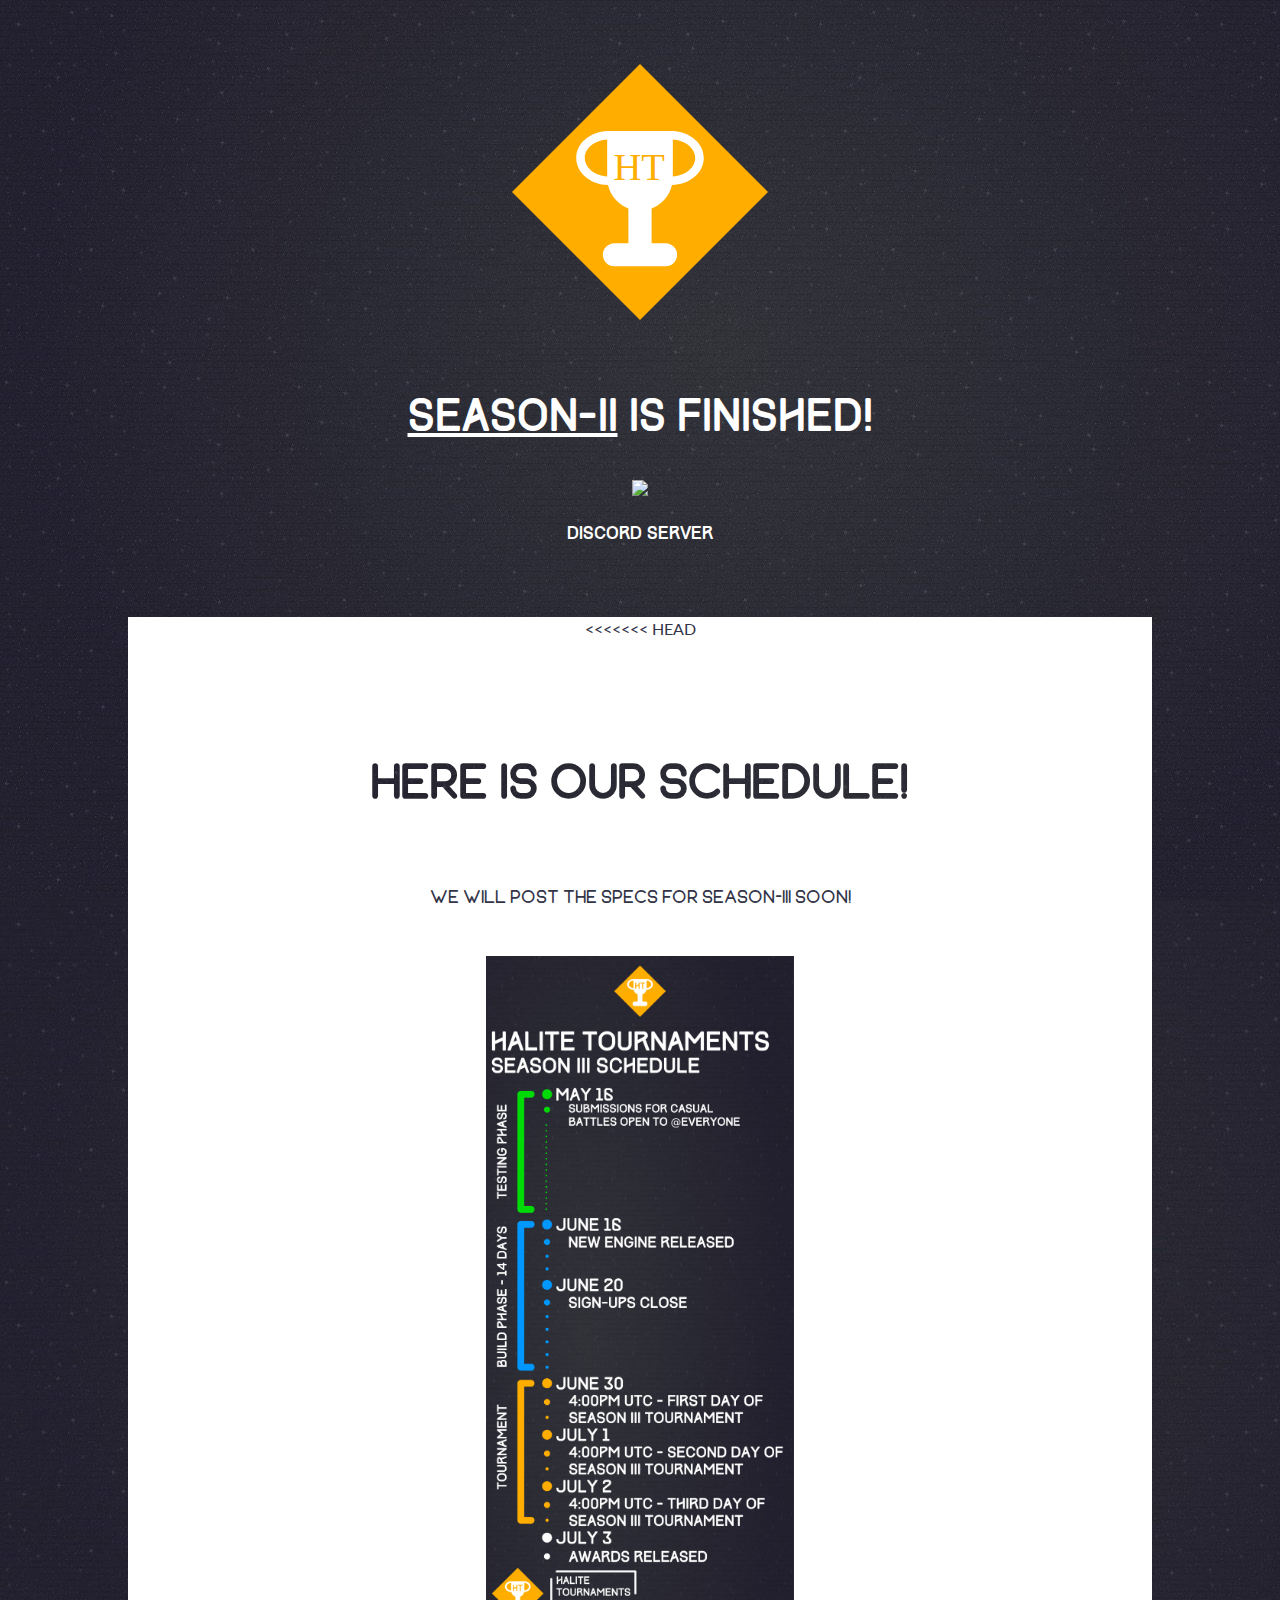
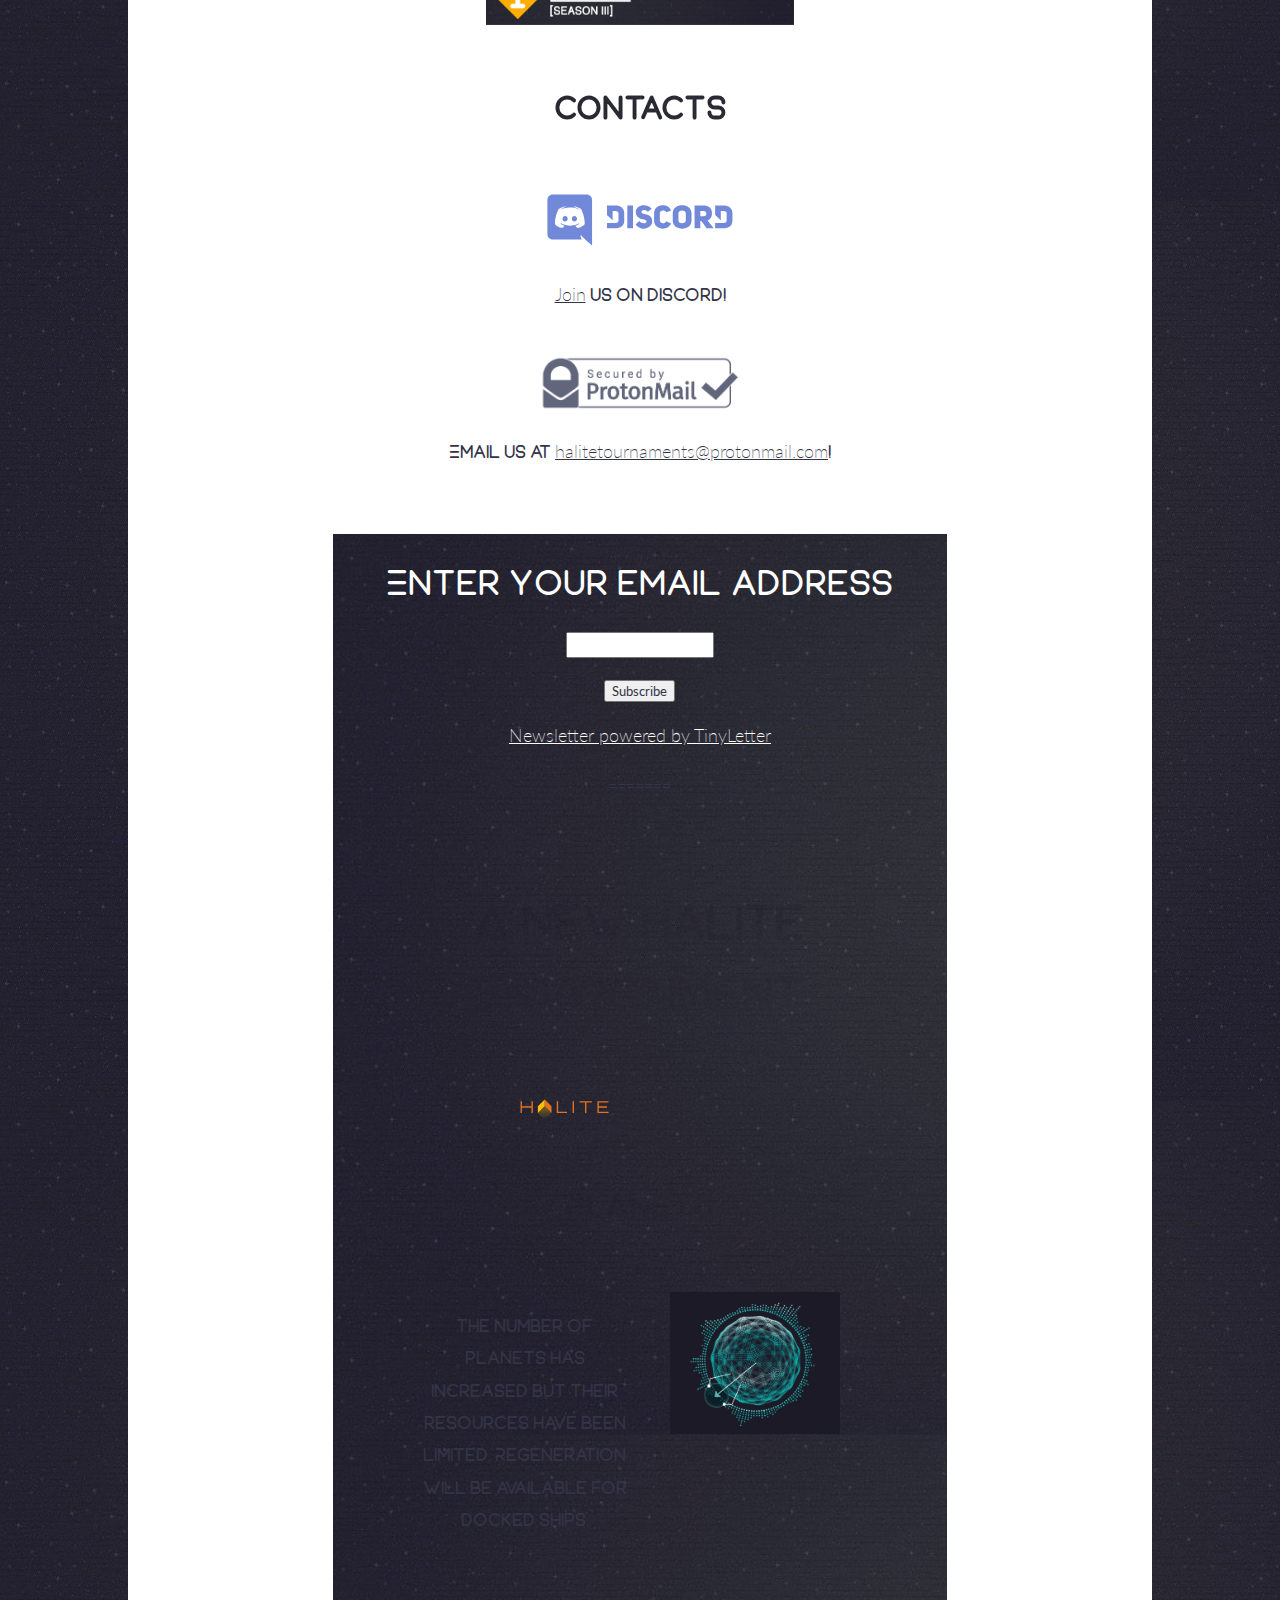
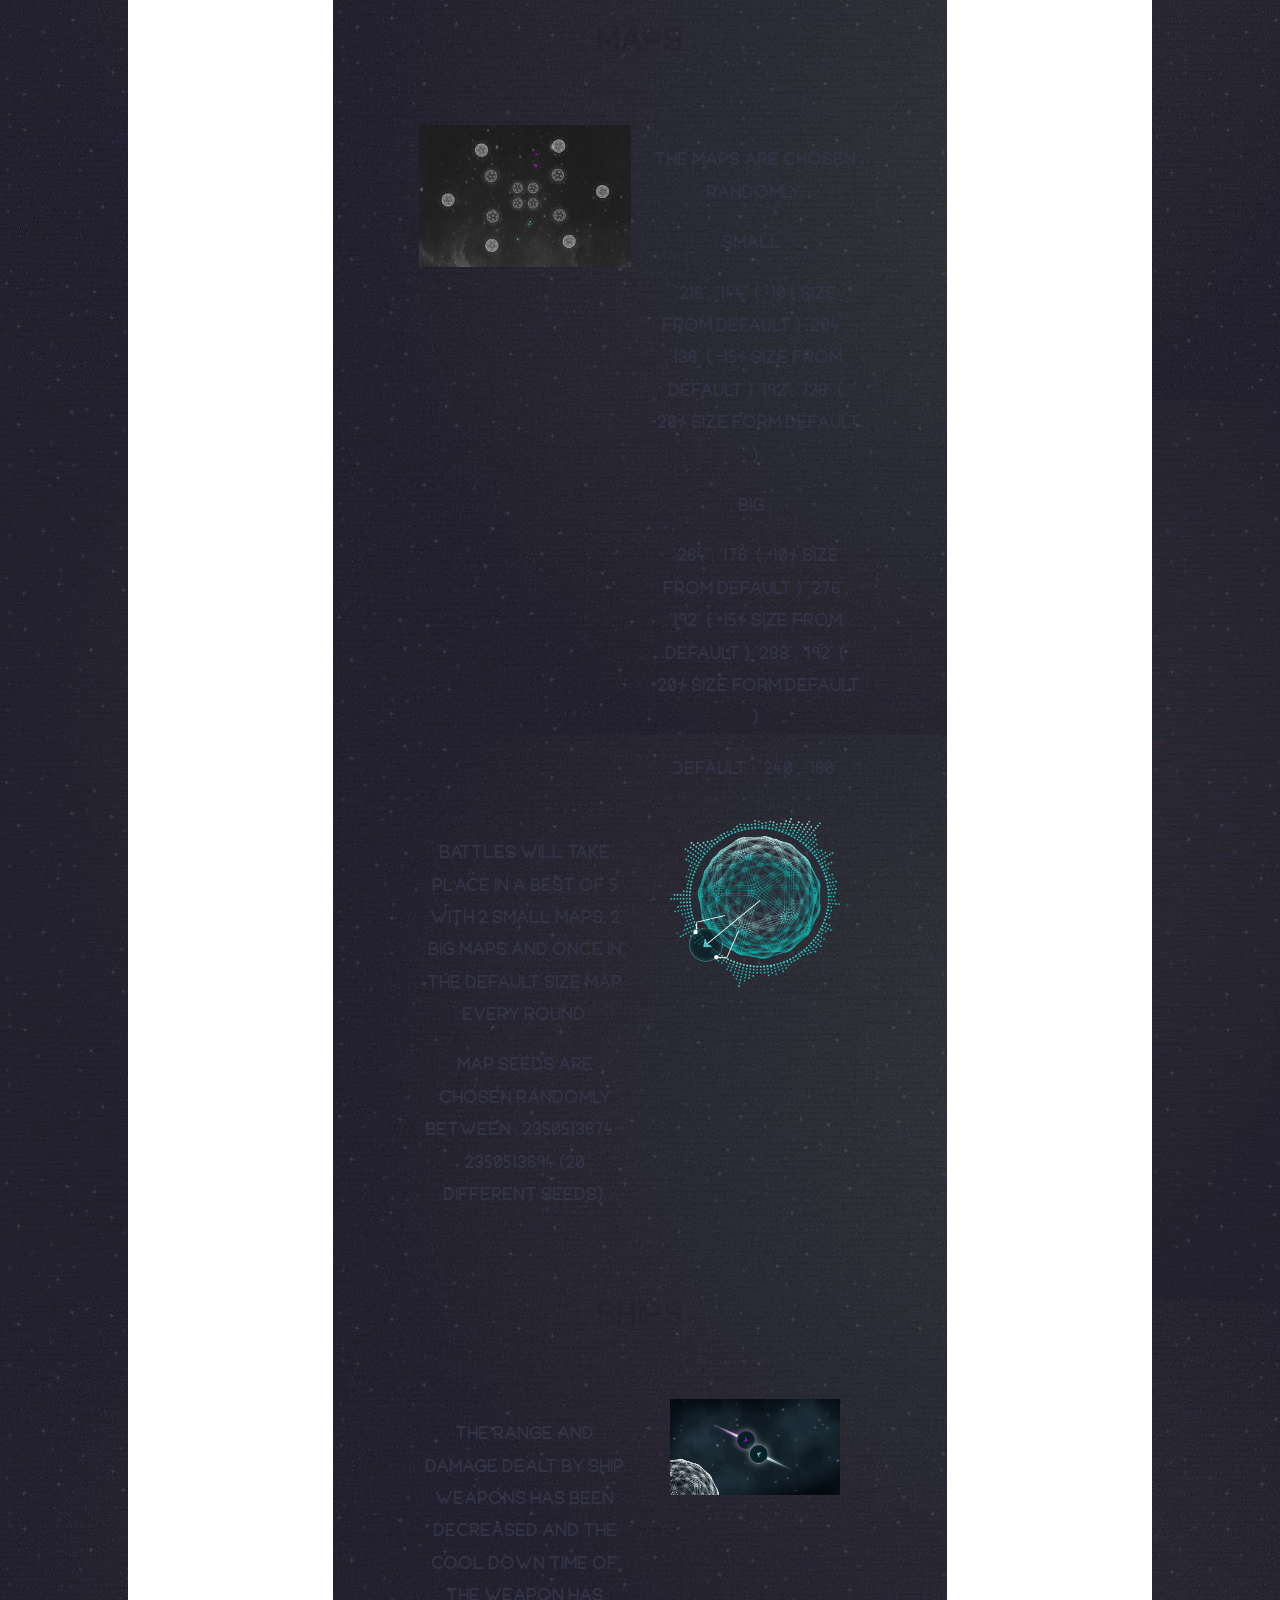
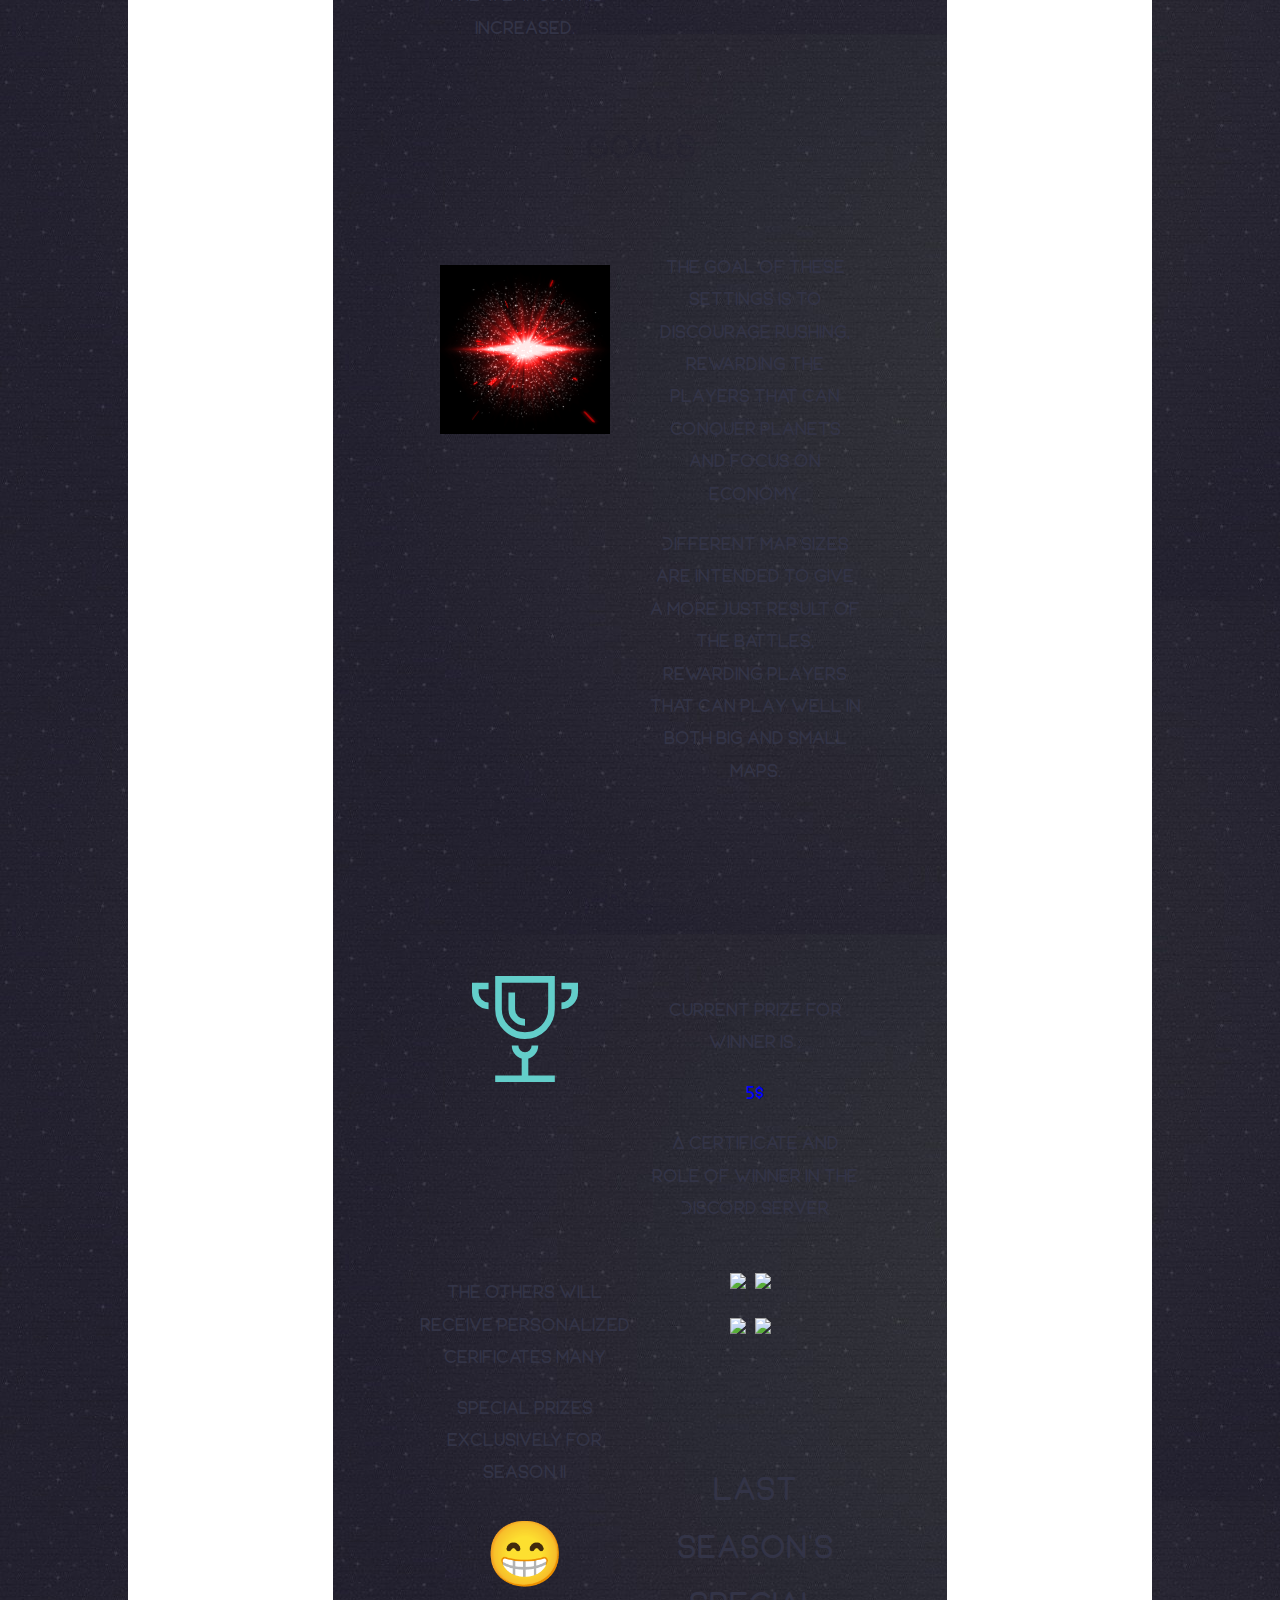
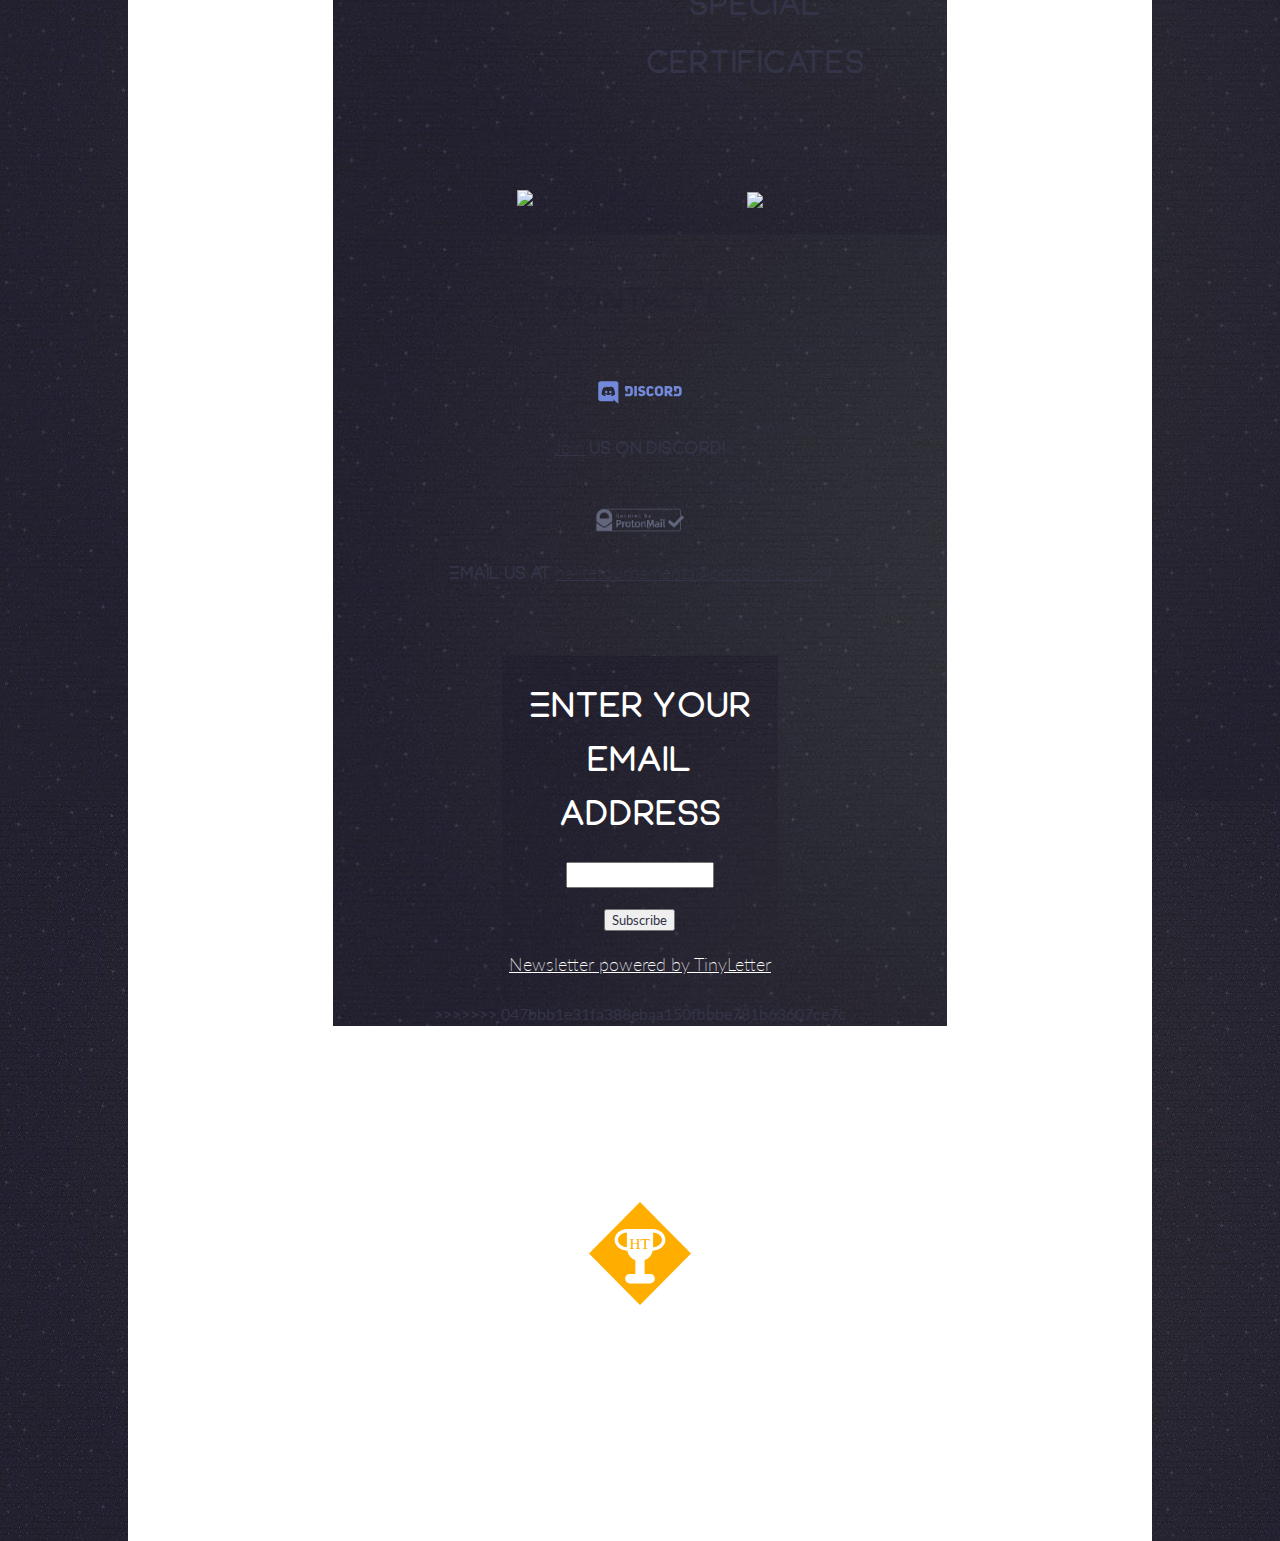
==== commit c56f9466: "Updated page" ====
--- a/index.html
+++ b/index.html
@@ -19,6 +19,7 @@
       <h4 class="disc">Discord Server</h4>
       <br/><br/>
       <div class="content">
+<<<<<<< HEAD
         <h4 class="changes">Here is our schedule!</h4>
         <p>We will post the specs for Season-III soon!</p><br/>
         <img src="images/schedule.png" width="30%">
@@ -35,6 +36,111 @@
             <input type="submit" value="Subscribe" />
             <p style="color:white;text"><a href="https://tinyletter.com" target="_blank">Newsletter powered by TinyLetter</a></p>
           </form>
+=======
+        <h4 class="changes">A new Halite environment</h4>
+        <img src="images/halite.svg" class="halite">
+        <div class="container">
+          <h5 class="sub">Planets</h5>
+          <div class="row">
+            <div class="col-6">
+              <p>The number of planets has increased but their resources have been limited. Regeneration will be available for docked ships.
+            </div>
+            <div class="col-6">
+              <img src="images/planet.png" class="planet">
+            </div>
+          </div>
+          <div class="row">
+            <h5 class="sub">Maps</h5>
+            <div class="col-6">
+              <img src="images/map.png" class="map">
+            </div>
+            <div class="col-6">
+              <p>The maps are chosen randomly.</p>
+              <p>Small :</p>
+              <p>  "216", "144" ( -10% size from default )
+                   "204", "136" ( -15% size from default )
+                   "192", "128" ( -20% size form default )</p>
+              <p>Big :
+              <p>  "264", "176" ( +10% size from default )
+                   "276", "192" ( +15% size from default )
+                   "288", "192" ( +20% size form default )</p>
+              <p>Default :
+                   “240”, “160”</p>
+            </div>
+          </div>
+          <div class="row">
+            <div class="col-6">
+              <p>Battles will take place in a best of 5 with 2 small maps, 2 big maps and once in the default size map every round.</p>
+              <p>Map seeds are chosen randomly between : 2350513674 - 2350513694 (20 different seeds).
+            </div>
+              <div class="col-6">
+                <img src="images/planet-noback.png" class="planet2">
+              </div>
+            </div>
+          <div class="row">
+            <h5 class="sub">Ships</h5>
+            <div class="col-6">
+              <p>The range and damage dealt by ship weapons has been decreased and the cool down time of the weapon has increased.</p>
+            </div>
+            <div class="col-6">
+              <img src="images/ships.jpeg" class="ships">
+            </div>
+          </div>
+          <div class="row">
+            <h5 class="sub">Goals</h5>
+            <div class="col-6">
+              <img src="images/explosion.png" class="explosion">
+            </div>
+            <div class="col-6">
+              <p>The goal of these settings is to discourage rushing, rewarding the players that can conquer planets and focus on economy.</p>
+              <p>Different map sizes are intended to give a more just result of the battles, rewarding players that can play well in both big and small maps.</p>
+            </div>
+          </div>
+          <div class="row">
+            <h5 class="sub">Prizes</h5>
+            <div class="col-6">
+              <img src="images/winner.svg" class="winner">
+            </div>
+            <div class="col-6">
+              <p>Current prize for winner is :</p><p style="color:blue">5$</p>
+              <p>A certificate and role of winner in the Discord server</p>
+            </div>
+            <div class="col-6">
+              <p>The others will receive personalized cerificates many</p>
+              <p>Special prizes exclusively for Season II</p>
+              <p class="emoji">&#x1F601</p>
+            </div>
+            <div class"col-6">
+              <img src="images/level-1.svg" class="level"><img src="images/level-2.svg" class="level">
+            </div>
+            <div class"col-6">
+              <img src="images/level-3.svg" class="level"><img src="images/level-4.svg" class="level">
+            </div>
+            <p style="font-size:2em;text-align:center;padding-top:19%;">Last Season's special certificates :</p>
+          </div>
+          <div class="row">
+            <div class="col-6">
+              <img src="images/aspiring.svg" class="cert">
+            </div>
+            <div class="col-6">
+              <img src="images/survivor.svg" class="cert" style="padding-top:2%;">
+            </div>
+          </div>
+          <h5 class="sub">Contacts</h5>
+          <a href="https://discord.gg/Q2nDHnn"><img src="images/discord-banner.svg" class="banner"><p>Join</a> us on discord!</p>
+          <br/>
+          <a href="mailto:halitetournaments@protonmail.com"><img src="images/protonmail.png" class="banner"></a><p>Email us at <a href="mailto:halitetournaments@protonmail.com">halitetournaments@protonmail.com</a>!</p>
+          <br/><br/>
+          <div class="newsletter">
+            <form style="padding:3px;text-align:center;" action="https://tinyletter.com/HaliteTournaments" method="post" target="popupwindow" onsubmit="window.open('https://tinyletter.com/HaliteTournaments', 'popupwindow', 'scrollbars=yes,width=800,height=600');return true">
+              <p><label for="tlemail" style="font-family: Equinox;font-size:2em;color:white;">Enter your email address</label></p>
+              <p><input type="text" style="width:140px" name="email" id="tlemail" /></p>
+              <input type="hidden" value="1" name="embed"/>
+              <input type="submit" value="Subscribe" />
+              <p style="color:white;text"><a href="https://tinyletter.com" target="_blank">Newsletter powered by TinyLetter</a></p>
+            </form>
+          </div>
+>>>>>>> 047bbb1e31fa388ebaa150fbbbe781b63607ce7c
         </div>
       </div>
       <br/><br/>
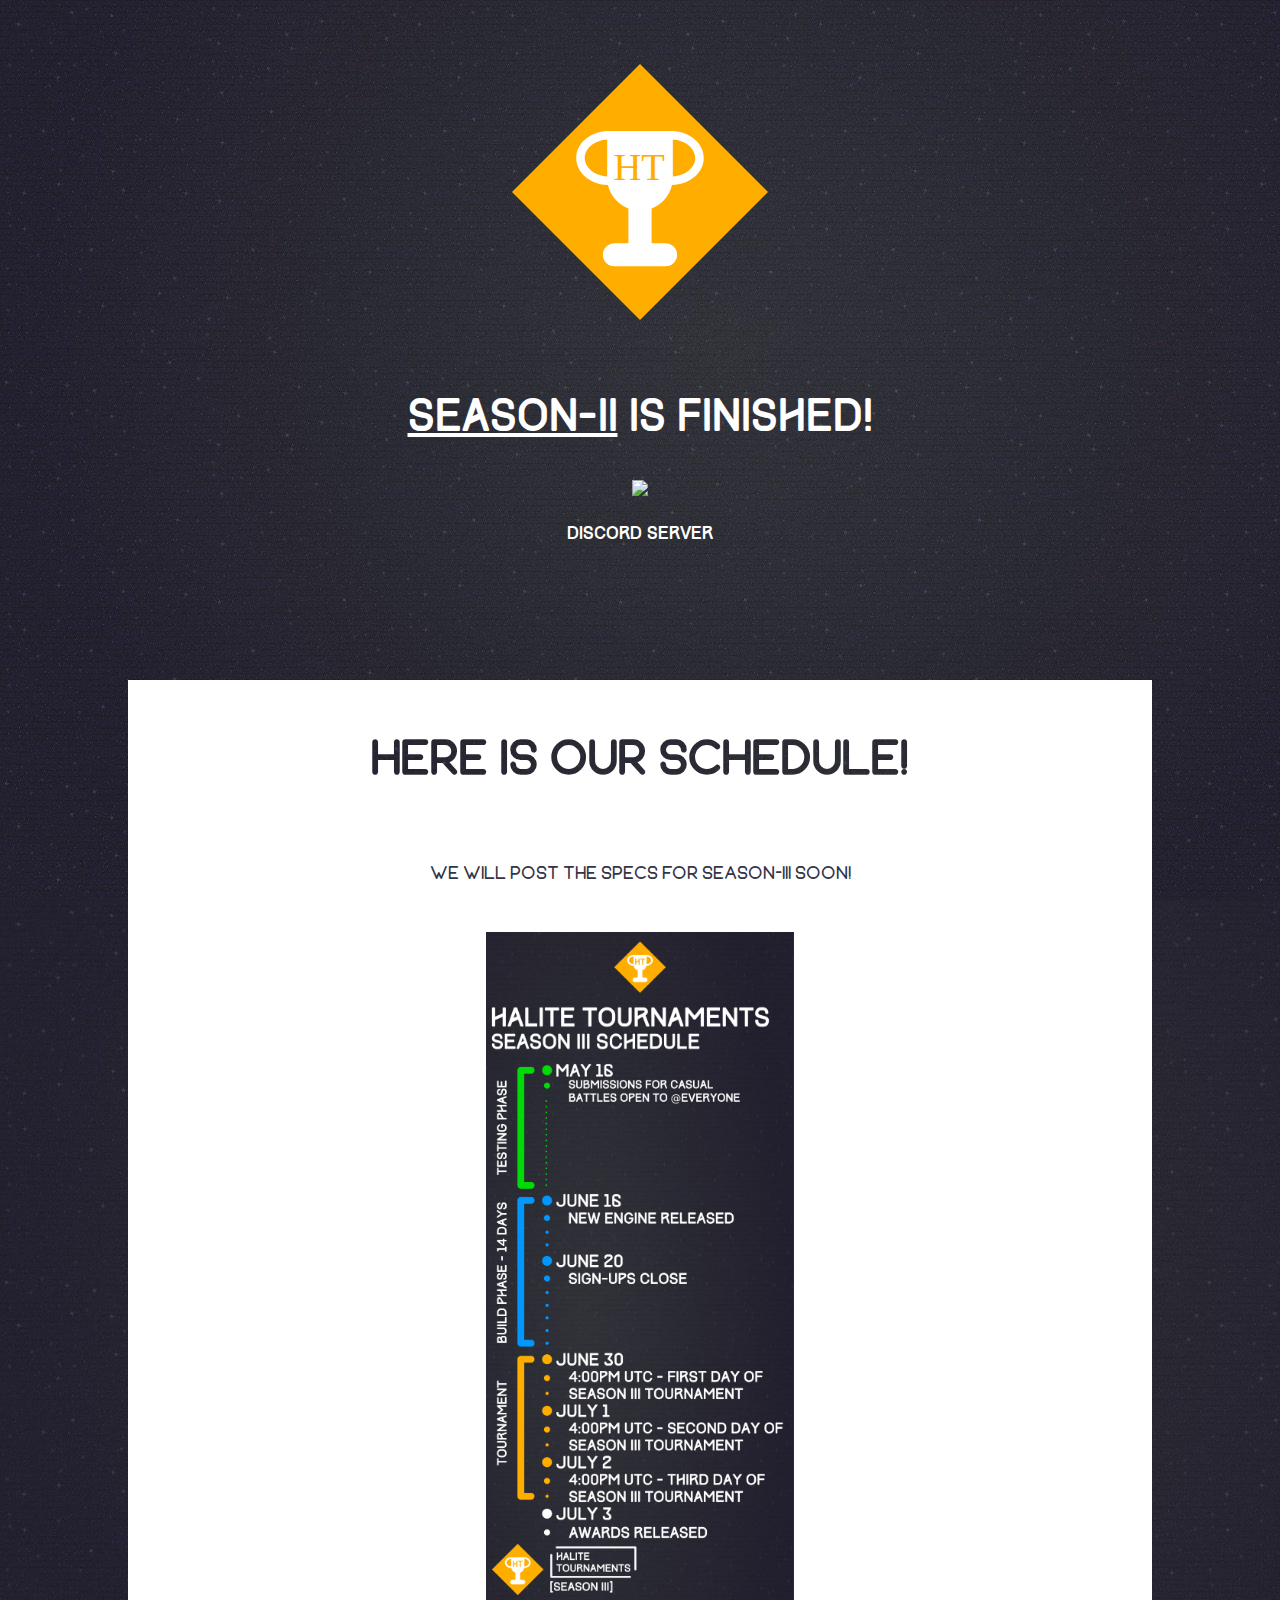
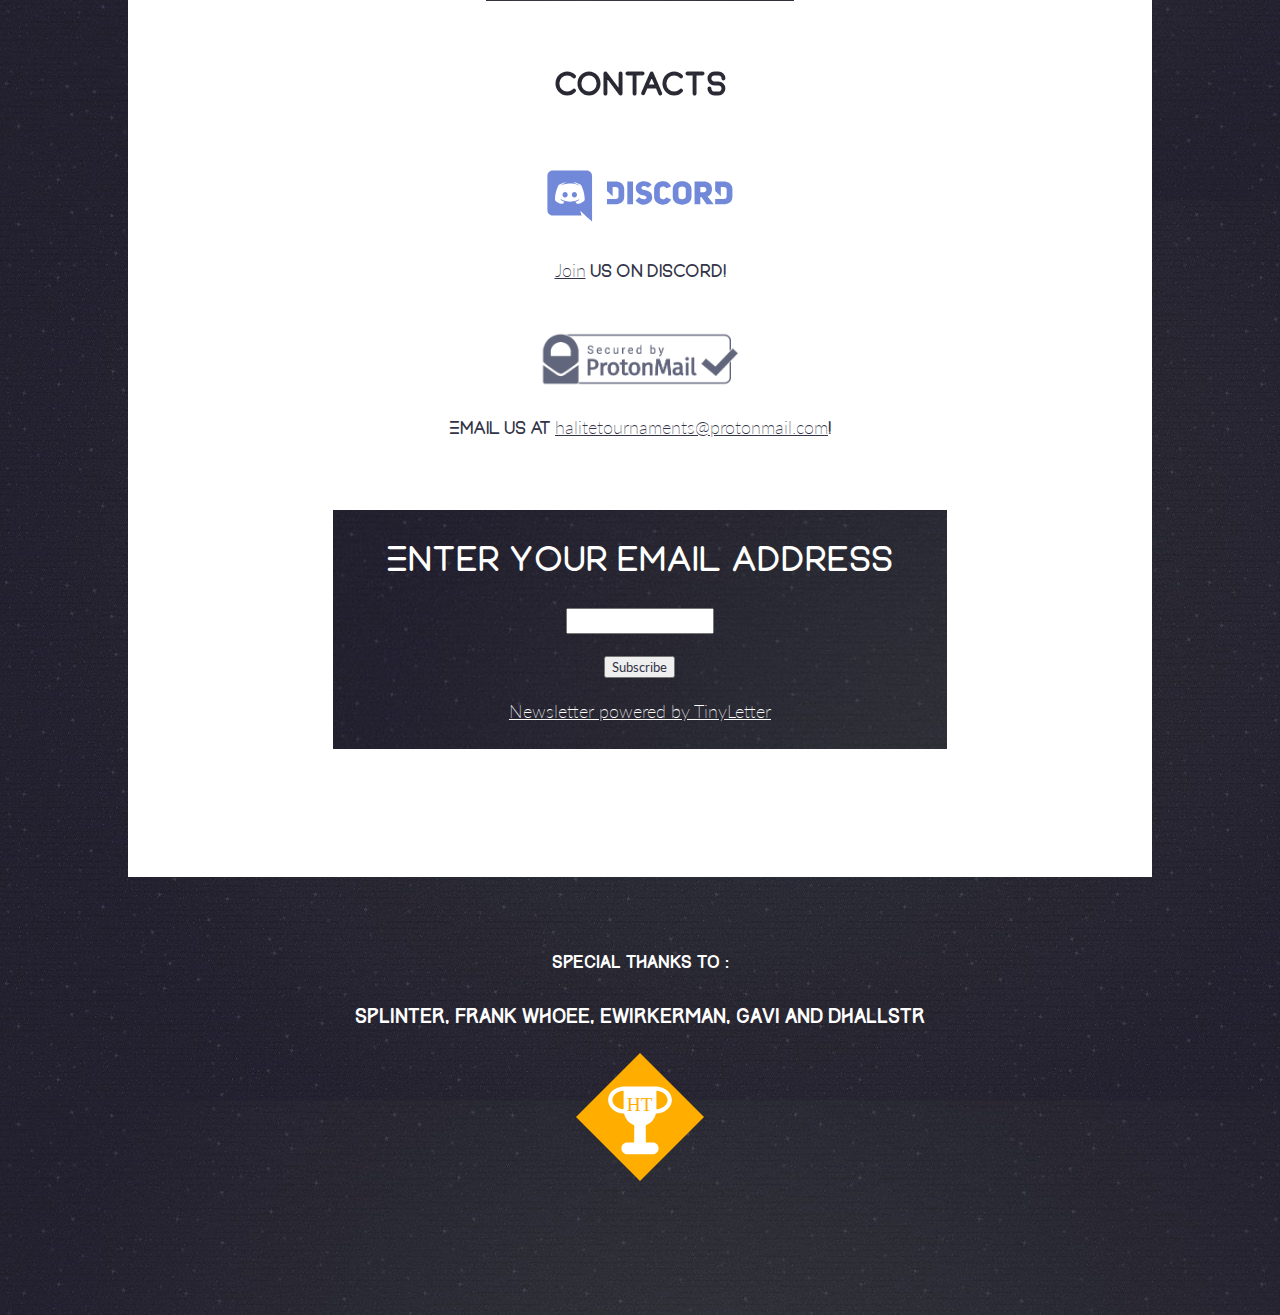
==== commit 618bafce: "Updated page" ====
--- a/index.html
+++ b/index.html
@@ -19,7 +19,6 @@
       <h4 class="disc">Discord Server</h4>
       <br/><br/>
       <div class="content">
-<<<<<<< HEAD
         <h4 class="changes">Here is our schedule!</h4>
         <p>We will post the specs for Season-III soon!</p><br/>
         <img src="images/schedule.png" width="30%">
@@ -36,111 +35,6 @@
             <input type="submit" value="Subscribe" />
             <p style="color:white;text"><a href="https://tinyletter.com" target="_blank">Newsletter powered by TinyLetter</a></p>
           </form>
-=======
-        <h4 class="changes">A new Halite environment</h4>
-        <img src="images/halite.svg" class="halite">
-        <div class="container">
-          <h5 class="sub">Planets</h5>
-          <div class="row">
-            <div class="col-6">
-              <p>The number of planets has increased but their resources have been limited. Regeneration will be available for docked ships.
-            </div>
-            <div class="col-6">
-              <img src="images/planet.png" class="planet">
-            </div>
-          </div>
-          <div class="row">
-            <h5 class="sub">Maps</h5>
-            <div class="col-6">
-              <img src="images/map.png" class="map">
-            </div>
-            <div class="col-6">
-              <p>The maps are chosen randomly.</p>
-              <p>Small :</p>
-              <p>  "216", "144" ( -10% size from default )
-                   "204", "136" ( -15% size from default )
-                   "192", "128" ( -20% size form default )</p>
-              <p>Big :
-              <p>  "264", "176" ( +10% size from default )
-                   "276", "192" ( +15% size from default )
-                   "288", "192" ( +20% size form default )</p>
-              <p>Default :
-                   “240”, “160”</p>
-            </div>
-          </div>
-          <div class="row">
-            <div class="col-6">
-              <p>Battles will take place in a best of 5 with 2 small maps, 2 big maps and once in the default size map every round.</p>
-              <p>Map seeds are chosen randomly between : 2350513674 - 2350513694 (20 different seeds).
-            </div>
-              <div class="col-6">
-                <img src="images/planet-noback.png" class="planet2">
-              </div>
-            </div>
-          <div class="row">
-            <h5 class="sub">Ships</h5>
-            <div class="col-6">
-              <p>The range and damage dealt by ship weapons has been decreased and the cool down time of the weapon has increased.</p>
-            </div>
-            <div class="col-6">
-              <img src="images/ships.jpeg" class="ships">
-            </div>
-          </div>
-          <div class="row">
-            <h5 class="sub">Goals</h5>
-            <div class="col-6">
-              <img src="images/explosion.png" class="explosion">
-            </div>
-            <div class="col-6">
-              <p>The goal of these settings is to discourage rushing, rewarding the players that can conquer planets and focus on economy.</p>
-              <p>Different map sizes are intended to give a more just result of the battles, rewarding players that can play well in both big and small maps.</p>
-            </div>
-          </div>
-          <div class="row">
-            <h5 class="sub">Prizes</h5>
-            <div class="col-6">
-              <img src="images/winner.svg" class="winner">
-            </div>
-            <div class="col-6">
-              <p>Current prize for winner is :</p><p style="color:blue">5$</p>
-              <p>A certificate and role of winner in the Discord server</p>
-            </div>
-            <div class="col-6">
-              <p>The others will receive personalized cerificates many</p>
-              <p>Special prizes exclusively for Season II</p>
-              <p class="emoji">&#x1F601</p>
-            </div>
-            <div class"col-6">
-              <img src="images/level-1.svg" class="level"><img src="images/level-2.svg" class="level">
-            </div>
-            <div class"col-6">
-              <img src="images/level-3.svg" class="level"><img src="images/level-4.svg" class="level">
-            </div>
-            <p style="font-size:2em;text-align:center;padding-top:19%;">Last Season's special certificates :</p>
-          </div>
-          <div class="row">
-            <div class="col-6">
-              <img src="images/aspiring.svg" class="cert">
-            </div>
-            <div class="col-6">
-              <img src="images/survivor.svg" class="cert" style="padding-top:2%;">
-            </div>
-          </div>
-          <h5 class="sub">Contacts</h5>
-          <a href="https://discord.gg/Q2nDHnn"><img src="images/discord-banner.svg" class="banner"><p>Join</a> us on discord!</p>
-          <br/>
-          <a href="mailto:halitetournaments@protonmail.com"><img src="images/protonmail.png" class="banner"></a><p>Email us at <a href="mailto:halitetournaments@protonmail.com">halitetournaments@protonmail.com</a>!</p>
-          <br/><br/>
-          <div class="newsletter">
-            <form style="padding:3px;text-align:center;" action="https://tinyletter.com/HaliteTournaments" method="post" target="popupwindow" onsubmit="window.open('https://tinyletter.com/HaliteTournaments', 'popupwindow', 'scrollbars=yes,width=800,height=600');return true">
-              <p><label for="tlemail" style="font-family: Equinox;font-size:2em;color:white;">Enter your email address</label></p>
-              <p><input type="text" style="width:140px" name="email" id="tlemail" /></p>
-              <input type="hidden" value="1" name="embed"/>
-              <input type="submit" value="Subscribe" />
-              <p style="color:white;text"><a href="https://tinyletter.com" target="_blank">Newsletter powered by TinyLetter</a></p>
-            </form>
-          </div>
->>>>>>> 047bbb1e31fa388ebaa150fbbbe781b63607ce7c
         </div>
       </div>
       <br/><br/>
